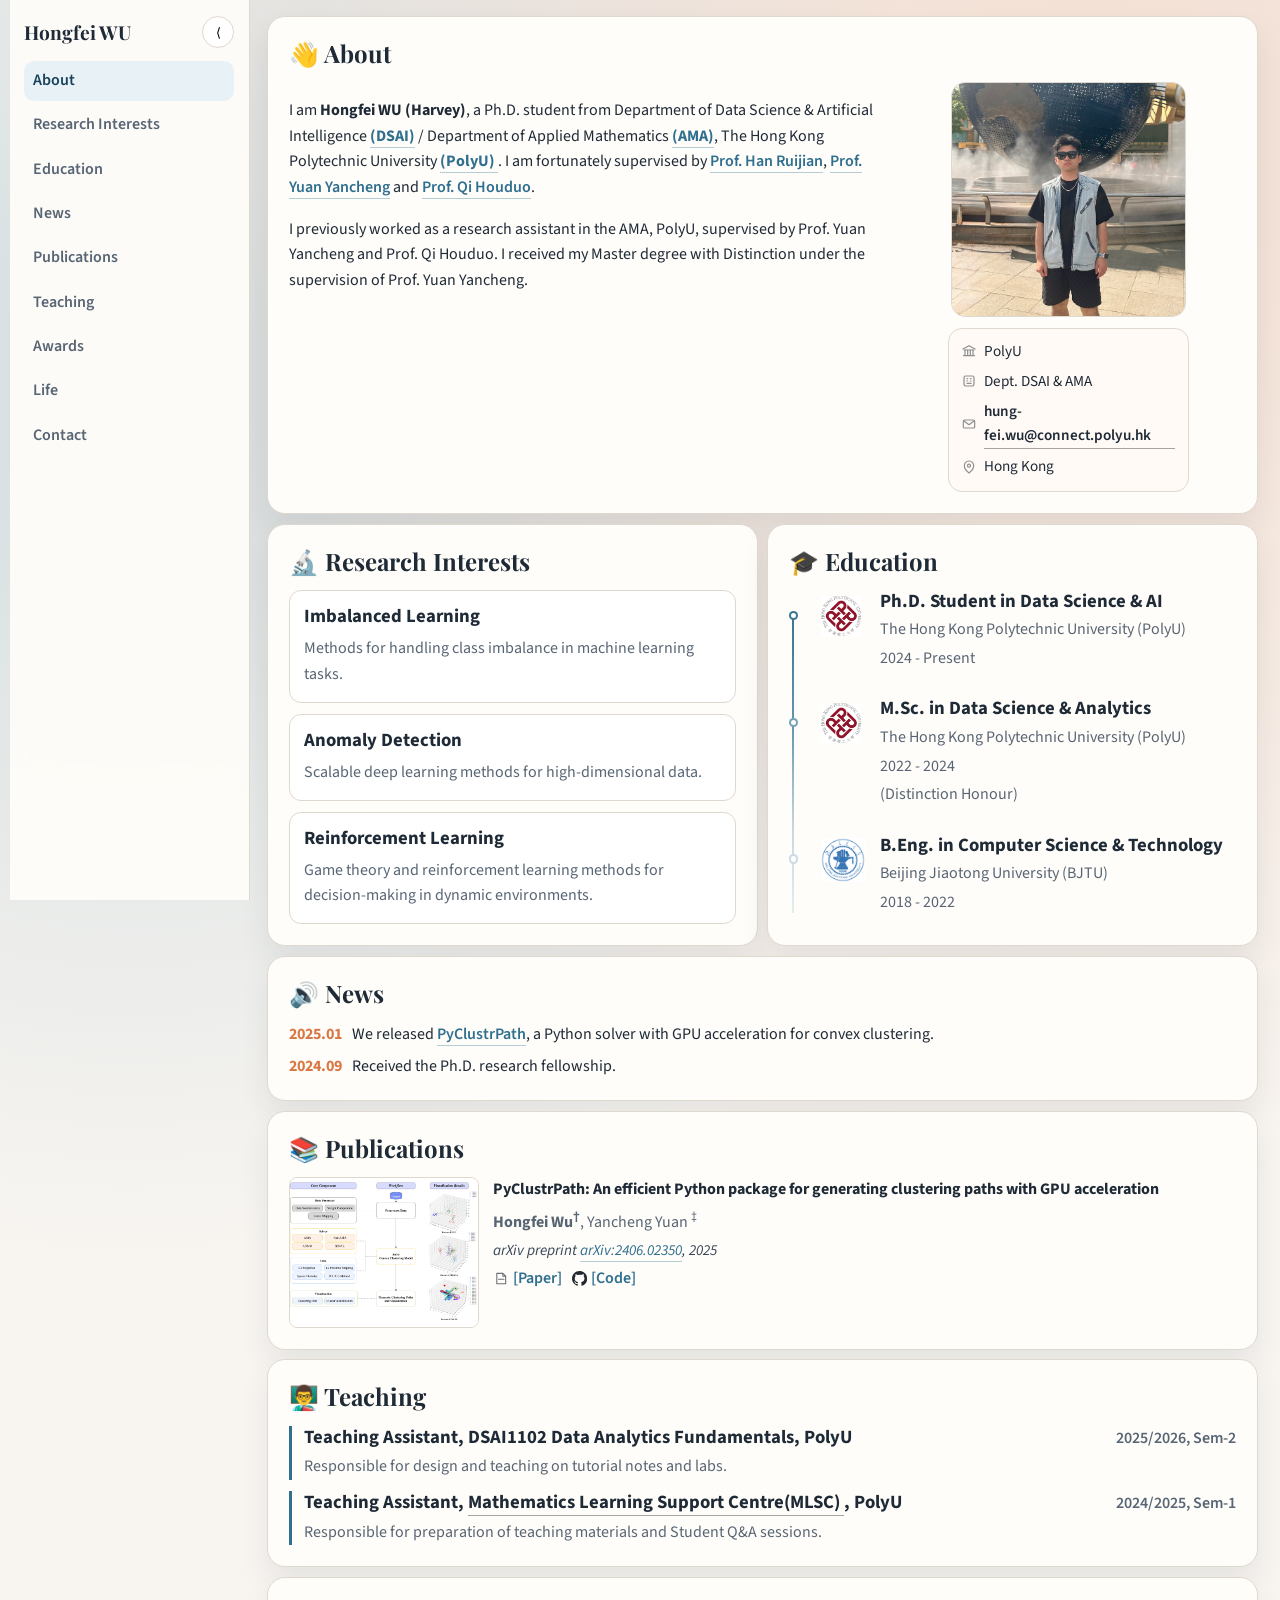
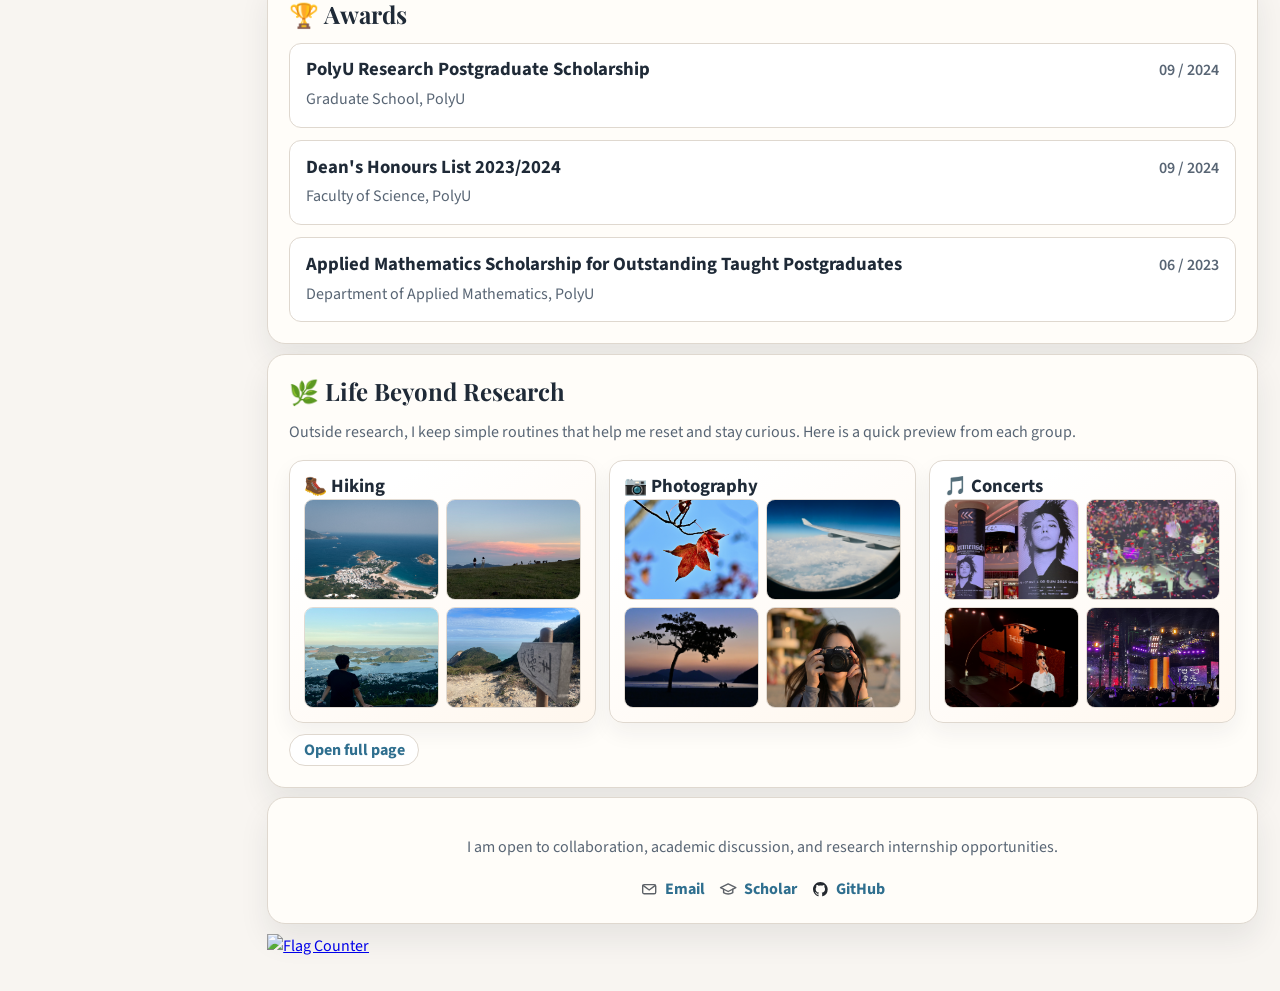
==== index.html @ 75fce7be "feat: update interaction logic and page content" ====
<!doctype html>
<html lang="en">
  <head>
    <meta charset="UTF-8" />
    <meta name="viewport" content="width=device-width, initial-scale=1.0" />
    <title>Hongfei WU (Harvey)</title>
    <meta
      name="description"
      content="Personal academic website of WU Hongfei (Harvey)."
    />
    <link rel="preconnect" href="https://fonts.googleapis.com" />
    <link rel="preconnect" href="https://fonts.gstatic.com" crossorigin />
    <link
      href="https://fonts.googleapis.com/css2?family=Playfair+Display:wght@500;700&family=Source+Sans+3:wght@400;500;600;700&display=swap"
      rel="stylesheet"
    />
    <link rel="prefetch" href="./life.html" as="document" />
    <link rel="stylesheet" href="./styles.css" />
  </head>
  <body>
    <aside class="sidebar">
      <div class="sidebar-head">
        <a class="brand" href="./index.html">Hongfei WU</a>
        <button class="sidebar-toggle" aria-label="Hide or show sidebar">⟨</button>
      </div>
      <ul class="side-links">
        <li><a class="side-link" href="#about">About</a></li>
        <li><a class="side-link" href="#research">Research Interests</a></li>
        <li><a class="side-link" href="#education">Education</a></li>
        <li><a class="side-link" href="#news">News</a></li>
        <li><a class="side-link" href="#publications">Publications</a></li>
        <li><a class="side-link" href="#teaching">Teaching</a></li>
        <li><a class="side-link" href="#awards">Awards</a></li>
        <li><a class="side-link" href="#life">Life</a></li>
        <li><a class="side-link" href="#contact">Contact</a></li>
      </ul>
      <!-- <a class="sidebar-life-link" href="./life.html">Open Life Details ↗</a> -->
    </aside>
    
    <button class="sidebar-fab" aria-label="Toggle sidebar">☰</button>

    <main class="page-content">
      <section id="about" class="section reveal">
        <h2>👋 About</h2>
        <div class="about-layout">
          <div>
            <p>
              I am <strong>Hongfei WU (Harvey)</strong>, a Ph.D. student from
              <!-- <strong>The Hong Kong Polytechnic University (PolyU)</strong>. My research
              combines statistical learning and practical ML engineering,
              especially model generalization, distribution shift, and reliable
              deployment. -->
              Department of Data Science & Artificial Intelligence
              <a class="prof-link" href="https://www.polyu.edu.hk/dsai/" target="_blank" rel="noopener noreferrer">
                 <strong>(DSAI)</strong></a>
              / Department of Applied Mathematics 
              <a class="prof-link" href="https://www.polyu.edu.hk/ama/" target="_blank" rel="noopener noreferrer">
                <strong>(AMA)</strong></a>,
                The Hong Kong Polytechnic University
              <a class="prof-link" href="https://www.polyu.edu.hk/" target="_blank" rel="noopener noreferrer">
               <strong>(PolyU) </strong> </a>. 
              I am fortunately supervised by 
              <a class="prof-link" href="https://www.polyu.edu.hk/ama/profile/rjhan/index.html" target="_blank" rel="noopener noreferrer">Prof. Han Ruijian</a>, 
              <a class="prof-link" href="https://paulyuanmath.github.io" target="_blank" rel="noopener noreferrer">Prof. Yuan Yancheng</a> 
              and <a class="prof-link" href="https://www.polyu.edu.hk/ama/profile/hdqi/hdqi.html" target="_blank" rel="noopener noreferrer">Prof. Qi Houduo</a>.
            </p>
            <p>
              I previously worked as a research assistant in the AMA, PolyU, supervised by Prof. Yuan Yancheng and Prof. Qi Houduo. 
              I received my Master degree with Distinction under the supervision of Prof. Yuan Yancheng.
            </p>
            <!-- <p>
              I enjoy turning complex questions into testable hypotheses, then
              validating them through rigorous experiments and clear analysis.
            </p> -->

            <!-- <div class="hero-actions">
              <a class="btn primary" href="#publications">View Publications</a>
              <a class="btn ghost" href="./life.html">Life Beyond Research</a>
            </div> -->
          </div>
          <div class="about-aside">
            <figure class="profile-card compact photo-card">
              <img src="./assets/harvey.jpeg" alt="Portrait of Hongfei WU" />
            </figure>
            <div class="profile-meta-card">
              <ul class="profile-facts">
                <!-- <li>🏫 The Hong Kong Polytechnic University (PolyU)</li> -->
                <li>
                  <span class="meta-icon" aria-hidden="true">
                    <svg viewBox="0 0 24 24" fill="none">
                      <path d="M3 9l9-5 9 5"></path>
                      <path d="M4.5 10.5h15"></path>
                      <path d="M6 10.5V18"></path>
                      <path d="M10 10.5V18"></path>
                      <path d="M14 10.5V18"></path>
                      <path d="M18 10.5V18"></path>
                      <path d="M3.8 18.8h16.4"></path>
                    </svg>
                  </span>
                  PolyU
                </li>
                <li>
                  <span class="meta-icon" aria-hidden="true">
                    <svg viewBox="0 0 24 24" fill="none">
                      <rect x="4.5" y="4.5" width="15" height="15" rx="2.5"></rect>
                      <path d="M9 8.5h1"></path>
                      <path d="M14 8.5h1"></path>
                      <path d="M9 12h1"></path>
                      <path d="M14 12h1"></path>
                      <path d="M9 15.5h6"></path>
                    </svg>
                  </span>
                  Dept. DSAI & AMA
                </li>
                <li>
                  <span class="meta-icon" aria-hidden="true">
                    <svg viewBox="0 0 24 24" fill="none">
                      <rect x="3.5" y="6" width="17" height="12" rx="2"></rect>
                      <path d="M4 7l8 6 8-6"></path>
                    </svg>
                  </span>
                  <a class="prof-link1" href="mailto:hung-fei.wu@connect.polyu.hk">hung-fei.wu@connect.polyu.hk</a>
                </li>
                <li>
                  <span class="meta-icon" aria-hidden="true">
                    <svg viewBox="0 0 24 24" fill="none">
                      <path d="M12 21s7-5.6 7-11a7 7 0 10-14 0c0 5.4 7 11 7 11z"></path>
                      <circle cx="12" cy="10" r="2.3"></circle>
                    </svg>
                  </span>
                  Hong Kong
                </li>
              </ul>
            </div>
          </div>
        </div>
      </section>

      <div class="section-row">
        <section id="research" class="section reveal">
          <h2>🔬 Research Interests</h2>
          <div class="cards">
            
            <article class="card">
              <h3>Imbalanced Learning</h3>
              <p>Methods for handling class imbalance in machine learning tasks.</p>
            </article>
            <article class="card">
              <h3>Anomaly Detection</h3>
              <p>Scalable deep learning methods for high-dimensional data.</p>
            </article>
            <article class="card">
              <h3>Reinforcement Learning</h3>
              <p>Game theory and reinforcement learning methods for decision-making in dynamic environments.</p>
            </article>
            <!-- <article class="card">
              <h3>Trustworthy ML</h3>
              <p>Robustness evaluation, out-of-distribution generalization, and failure analysis.</p>
            </article> -->
          </div>
        </section>

        <section id="education" class="section reveal">
          <h2>🎓 Education</h2>
          <div class="timeline edu-timeline">
            <div class="timeline-item">
              <div class="edu-entry">
                <img
                  class="edu-logo"
                  src="./assets/logo/logo_polyu.png"
                  alt="PolyU logo"
                />
                <div class="edu-copy">
                  <h3>Ph.D. Student in Data Science & AI</h3>
                  <p>The Hong Kong Polytechnic University (PolyU)</p>
                  <p>2024 - Present</p>
                </div>
              </div>
            </div>
            <div class="timeline-item">
              <div class="edu-entry">
                <img
                  class="edu-logo"
                  src="./assets/logo/logo_polyu.png"
                  alt="PolyU logo"
                />
                <div class="edu-copy">
                  <h3>M.Sc. in Data Science & Analytics</h3>
                  <p>The Hong Kong Polytechnic University (PolyU)</p>
                  <p>2022 - 2024</p>
                  <p>(Distinction Honour)</p>
                </div>
              </div>
            </div>
            <div class="timeline-item">
              <div class="edu-entry">
                <img
                  class="edu-logo2"
                  src="./assets/logo/logo_bjtu.png"
                  alt="BJTU logo"
                />
                <div class="edu-copy">
                  <h3>B.Eng. in Computer Science & Technology</h3>
                  <p>Beijing Jiaotong University (BJTU)</p>
                  <p>2018 - 2022</p>
                </div>
              </div>
            </div>
          </div>
        </section>
      </div>

      <section id="news" class="section reveal">
        <h2>🔊 News</h2>
        <ul class="news-list">
          <!-- <li><time datetime="2026-02">2026.02</time> One paper accepted to ICML 2026.</li>
          <li><time datetime="2025-11">2025.11</time> Gave a lab seminar on reliability evaluation.</li> -->
          <li><time datetime="2025-01">2025.01</time> We released <a class="prof-link" href="#pub-pyclustrpath">PyClustrPath</a>, a Python solver with GPU acceleration for convex clustering.</li>
          <li><time datetime="2024-09">2024.09</time> Received the Ph.D. research fellowship.</li>
        </ul>
      </section>

      <section id="publications" class="section reveal">
        <h2>📚 Publications</h2>
        <!-- <p class="publication-entry-link">
          <a class="life-link" href="./publication.html">Open Publications Page ↗</a>
        </p> -->
        <ol class="publication-list">
          <!-- <li>
            <p class="pub-title">Adaptive Uncertainty Calibration under Dataset Shift</p>
            <p class="pub-meta">
              <strong>Your Name</strong>, Collaborator A, Collaborator B · NeurIPS 2025
            </p>
          </li>
          <li>
            <p class="pub-title">Causal Priors for Robust Representation Learning</p>
            <p class="pub-meta">
              <strong>Your Name</strong>, Collaborator C · ICML 2024
            </p>
          </li> -->
          <li>
            <article id="pub-pyclustrpath" class="publication-item">
              <a
                class="pub-thumb-link"
                target="_blank"
                rel="noopener noreferrer"
                aria-label="Open paper page"
              >
                <img
                  class="pub-thumb"
                  src="./assets/paper/ConvexClusterSolver.jpg"
                  alt="Paper preview image"
                />
              </a>
              <div class="pub-body">
                <p class="pub-title">PyClustrPath: An efficient Python package for generating clustering paths with GPU acceleration</p>
                <p class="pub-meta"><strong>Hongfei Wu<sup>†</sup></strong>, Yancheng Yuan <sup>‡</sup></p>
                <p class="pub-venue">
                  arXiv preprint
                  <a href="https://arxiv.org/abs/2406.02350" target="_blank" rel="noopener noreferrer">arXiv:2406.02350</a>,
                  2025
                </p>
                <p class="pub-links">
                  <a href="https://arxiv.org/abs/2406.02350" target="_blank" rel="noopener noreferrer">
                    <span class="pub-link-icon" aria-hidden="true">
                      <svg viewBox="0 0 24 24" fill="none">
                        <path d="M6 3.8h9.5L20 8.3v11.9H6z"></path>
                        <path d="M15.5 3.8v4.5H20"></path>
                        <path d="M8.8 13h8.4"></path>
                      </svg>
                    </span>
                    <span>[Paper]</span>
                  </a>
                  <a href="https://github.com/D3IntOpt/PyClustrPath" target="_blank" rel="noopener noreferrer">
                    <span class="pub-link-icon github-mark" aria-hidden="true">
                      <svg viewBox="0 0 16 16">
                        <path d="M8 0C3.58 0 0 3.58 0 8c0 3.54 2.29 6.53 5.47 7.59.4.07.55-.17.55-.38 0-.19-.01-.82-.01-1.49-2.01.37-2.53-.49-2.69-.94-.09-.23-.48-.94-.82-1.13-.28-.15-.68-.52-.01-.53.63-.01 1.08.58 1.23.82.72 1.21 1.87.87 2.33.66.07-.52.28-.87.5-1.07-1.78-.2-3.64-.89-3.64-3.95 0-.87.31-1.59.82-2.15-.08-.2-.36-1.02.08-2.12 0 0 .67-.21 2.2.82a7.65 7.65 0 0 1 2-.27c.68 0 1.36.09 2 .27 1.53-1.04 2.2-.82 2.2-.82.44 1.1.16 1.92.08 2.12.51.56.82 1.27.82 2.15 0 3.07-1.87 3.75-3.65 3.95.29.25.54.73.54 1.48 0 1.07-.01 1.93-.01 2.2 0 .21.15.46.55.38A8.013 8.013 0 0 0 16 8c0-4.42-3.58-8-8-8z"></path>
                      </svg>
                    </span>
                    <span>[Code]</span>
                  </a>
                </p>
              </div>
            </article>
          </li>
        </ol>
      </section>

      <section id="teaching" class="section reveal">
        <h2>👨‍🏫 Teaching</h2>
        <div class="timeline teaching-timeline">
          <div class="timeline-item">
            <div class="teaching-head">
              <h3>Teaching Assistant, DSAI1102 Data Analytics Fundamentals, PolyU</h3>
              <span class="teaching-time"> 2025/2026,  Sem-2</span>
            </div>
            <p>Responsible for design and teaching on tutorial notes and labs.</p>
          </div>
          <div class="timeline-item">
            <div class="teaching-head">
              <h3>Teaching Assistant, 
                <a class="prof-link1" href="https://www.polyu.edu.hk/ama/study/mathematics-learning-support-centre/" target="_blank" rel="noopener noreferrer">
                  <strong>Mathematics Learning Support Centre(MLSC)</strong>
                </a>, 
                PolyU</h3>
              <span class="teaching-time"> 2024/2025,  Sem-1</span>
            </div>
            <p> Responsible for preparation of teaching materials and Student Q&A sessions.</p>
          </div>

          <!-- <div class="timeline-item">
            <h3>Student Reviewer</h3>
            <p>NeurIPS / ICLR workshops · Reviewed submissions on interpretability and reliability.</p>
          </div>
          <div class="timeline-item">
            <h3>Open Source Contributor</h3>
            <p>Maintained reproducibility scripts and model evaluation tools.</p>
          </div> -->
        </div>
      </section>

      <section id="awards" class="section reveal">
        <h2>🏆 Awards</h2>
        <div class="awards-list">
          <article class="award-item">
            <div class="teaching-head">
              <h3>PolyU Research Postgraduate Scholarship</h3>
              <span class="teaching-time">09 / 2024</span>
            </div>
            <p>Graduate School, PolyU</p>
          </article>
          <article class="award-item">
            <div class="teaching-head">
              <h3>Dean's Honours List 2023/2024</h3>
              <span class="teaching-time">09 / 2024</span>
            </div>
            <p>Faculty of Science, PolyU</p>
          </article>
          <article class="award-item">
            <div class="teaching-head">
              <h3>Applied Mathematics Scholarship for Outstanding Taught Postgraduates</h3>
              <span class="teaching-time">06 / 2023</span>
            </div>
            <p>Department of Applied Mathematics, PolyU</p>
          </article>
        </div>
      </section>

      <section id="life" class="section reveal life-summary">
        <h2>🌿 Life Beyond Research</h2>

        <p class="life-summary-intro">
          Outside research, I keep simple routines that help me reset and stay curious.
          Here is a quick preview from each group.
        </p>

        <div class="life-preview-grid">
          <a class="life-preview-card" href="./life.html" data-life-target="hiking">
            <h3>🥾 Hiking</h3>
            <div class="life-preview-images">
              <img src="./assets/hiking/Hiking_1.JPG" alt="Hiking preview 1" />
              <img src="./assets/hiking/Hiking_2.JPG" alt="Hiking preview 2" />
              <img src="./assets/hiking/Hiking_4.JPG" alt="Hiking preview 4" />
              <img src="./assets/hiking/Hiking_7.JPG" alt="Hiking preview 7" />
            </div>
          </a>

          <a class="life-preview-card" href="./life.html" data-life-target="photo">
            <h3>📷 Photography</h3>
            <div class="life-preview-images">
              <img src="./assets/photography/HK_03.jpg" alt="Photography preview 1" />
              <img src="./assets/photography/Xian_01.jpg" alt="Photography preview 2" />
              <img src="./assets/photography/HK_02.jpg" alt="Photography preview 3" />
              <img src="./assets/photography/HK_04.jpg" alt="Photography preview 4" />
            </div>
          </a>

          <a class="life-preview-card" href="./life.html" data-life-target="concert">
            <h3>🎵 Concerts</h3>
            <div class="life-preview-images">
              <img src="./assets/concert/GD_MC_02.jpeg" alt="Concert preview 1" />
              <img src="./assets/concert/GD_MC_06.JPG" alt="Concert preview 2" />
              <img src="./assets/concert/TY03.JPG" alt="Concert preview 3" />
              <img src="./assets/concert/JJ03.jpeg" alt="Concert preview 4" />
            </div>
          </a>
        </div>

        <a class="life-panel life-panel-full" href="./life.html">
          <span class="life-link">Open full page</span>
        </a>
      </section>

      <footer id="contact" class="footer section reveal">
        <p>I am open to collaboration, academic discussion, and research internship opportunities.</p>
        <div class="contact-links">
          <a href="mailto:hung-fei.wu@connect.polyu.hk" aria-label="Email">
            <span class="contact-icon" aria-hidden="true">
              <svg viewBox="0 0 24 24" fill="none">
                <rect x="3.5" y="6" width="17" height="12" rx="2"></rect>
                <path d="M4 7l8 6 8-6"></path>
              </svg>
            </span>
            <span>Email</span>
          </a>
          <a href="https://scholar.google.com/citations?user=Wrtoa8AAAAAJ&hl=en" aria-label="Google Scholar" target="_blank" rel="noopener noreferrer">
            <span class="contact-icon" aria-hidden="true">
              <svg viewBox="0 0 24 24" fill="none">
                <path d="M22 10L12 5 2 10l10 5 10-5z"></path>
                <path d="M6 12v4.5c3.2 2.3 8.8 2.3 12 0V12"></path>
              </svg>
            </span>
            <span>Scholar</span>
          </a>
          <a href="https://github.com/harveywu68" aria-label="GitHub" target="_blank" rel="noopener noreferrer">
            <span class="contact-icon github-mark" aria-hidden="true">
              <svg viewBox="0 0 16 16">
                <path d="M8 0C3.58 0 0 3.58 0 8c0 3.54 2.29 6.53 5.47 7.59.4.07.55-.17.55-.38 0-.19-.01-.82-.01-1.49-2.01.37-2.53-.49-2.69-.94-.09-.23-.48-.94-.82-1.13-.28-.15-.68-.52-.01-.53.63-.01 1.08.58 1.23.82.72 1.21 1.87.87 2.33.66.07-.52.28-.87.5-1.07-1.78-.2-3.64-.89-3.64-3.95 0-.87.31-1.59.82-2.15-.08-.2-.36-1.02.08-2.12 0 0 .67-.21 2.2.82a7.65 7.65 0 0 1 2-.27c.68 0 1.36.09 2 .27 1.53-1.04 2.2-.82 2.2-.82.44 1.1.16 1.92.08 2.12.51.56.82 1.27.82 2.15 0 3.07-1.87 3.75-3.65 3.95.29.25.54.73.54 1.48 0 1.07-.01 1.93-.01 2.2 0 .21.15.46.55.38A8.013 8.013 0 0 0 16 8c0-4.42-3.58-8-8-8z"></path>
              </svg>
            </span>
            <span>GitHub</span>
          </a>
          <!-- <a href="#" aria-label="LinkedIn">🔗 LinkedIn</a> -->
        </div>
      </footer>
    <a href="https://info.flagcounter.com/AqzW"><img src="https://s05.flagcounter.com/map/AqzW/size_t/txt_000000/border_CCCCCC/pageviews_1/viewers_0/flags_0/" alt="Flag Counter" border="0"></a>

    </main>

    <script src="./script.js"></script>
    
  </body>
</html>
---- styles.css ----
:root {
  --bg: #f8f5f1;
  --surface: #fffdf9;
  --text: #1f2a37;
  --muted: #586574;
  --primary: #2f6f8f;
  --accent: #d97745;
  --line: #dfd8cf;
  --shadow: 0 16px 30px rgba(31, 42, 55, 0.08);
  --sidebar-w: 240px;
  --content-max: 1080px;
  --layout-max: calc(var(--sidebar-w) + var(--content-max) + 1.1rem);
  --concert-collapsed-height: 520px;
}

*,
*::before,
*::after {
  box-sizing: border-box;
}

html,
body {
  margin: 0;
  padding: 0;
}

html {
  scroll-behavior: smooth;
}

@media (prefers-reduced-motion: reduce) {
  html {
    scroll-behavior: auto;
  }
}

body {
  font-family: "Source Sans 3", sans-serif;
  color: var(--text);
  background:
    radial-gradient(circle at 85% 5%, rgba(217, 119, 69, 0.18), transparent 40%),
    radial-gradient(circle at 10% 15%, rgba(47, 111, 143, 0.18), transparent 35%),
    var(--bg);
  line-height: 1.6;
}

.sidebar {
  position: fixed;
  top: 0;
  left: max(0.6rem, calc((100vw - var(--layout-max)) / 2));
  width: var(--sidebar-w);
  height: 100vh;
  padding: 1rem 0.9rem;
  border-right: 1px solid var(--line);
  background: rgba(255, 253, 249, 0.92);
  backdrop-filter: blur(8px);
  display: grid;
  grid-template-rows: auto 1fr auto;
  z-index: 30;
  transition: transform 0.32s ease;
}

.sidebar-head {
  display: flex;
  align-items: center;
  justify-content: space-between;
  margin-bottom: 0.8rem;
}

.brand {
  font-family: "Playfair Display", serif;
  font-size: 1.2rem;
  font-weight: 700;
  color: var(--text);
  text-decoration: none;
  display: inline-block;
  transition: color 0.18s ease, transform 0.18s ease;
}

.brand:hover {
  color: #2f6f8f;
  transform: translateY(-1px);
}

.sidebar-toggle {
  border: 1px solid var(--line);
  background: #fff;
  border-radius: 999px;
  width: 2rem;
  height: 2rem;
  cursor: pointer;
}

.sidebar-fab {
  display: none;
  position: fixed;
  top: 0.8rem;
  left: 0.8rem;
  width: 2.1rem;
  height: 2.1rem;
  border-radius: 999px;
  border: 1px solid var(--line);
  background: #fff;
  z-index: 35;
  cursor: pointer;
}

.side-links {
  margin: 0;
  padding: 0;
  list-style: none;
  overflow-y: auto;
}

.side-links li + li {
  margin-top: 0.25rem;
}

.side-link {
  display: block;
  text-decoration: none;
  color: var(--muted);
  font-weight: 600;
  padding: 0.46rem 0.55rem;
  border-radius: 10px;
  transition: background 0.2s ease, color 0.2s ease;
}

.side-link:hover {
  background: #f3eee8;
  color: var(--text);
}

.side-link.active {
  background: #e8f1f6;
  color: #18425c;
}

.sidebar-life-link {
  margin-top: 0.8rem;
  display: inline-block;
  text-decoration: none;
  color: var(--primary);
  font-weight: 700;
  font-size: 0.95rem;
}

.page-content {
  width: min(var(--content-max), calc(100vw - var(--sidebar-w) - 2rem));
  margin-left: calc(
    max(0.6rem, calc((100vw - var(--layout-max)) / 2)) + var(--sidebar-w) + 1.1rem
  );
  margin-right: max(0.6rem, calc((100vw - var(--layout-max)) / 2));
  padding: 1rem 1.1rem 2rem 0;
  display: grid;
  gap: 0.6rem;
  transition: margin-left 0.32s ease;
}

body.sidebar-hidden .sidebar {
  transform: translateX(calc(-1 * var(--sidebar-w)));
}

body.sidebar-hidden .page-content {
  width: min(calc(var(--content-max) + var(--sidebar-w) + 1.1rem), calc(100vw - 2rem));
  margin-left: auto;
  margin-right: auto;
}

body.sidebar-hidden .sidebar-toggle {
  transform: rotate(180deg);
}

body.sidebar-hidden .sidebar-fab {
  display: inline-flex;
  align-items: center;
  justify-content: center;
}

.section {
  background: var(--surface);
  border: 1px solid var(--line);
  border-radius: 18px;
  padding: 1.3rem;
  box-shadow: var(--shadow);
  scroll-margin-top: 18px;
}

h1,
h2,
h3 {
  line-height: 1.25;
}

h2 {
  font-family: "Playfair Display", serif;
  margin: 0 0 0.9rem;
}

.about-layout {
  display: grid;
  grid-template-columns: 1.6fr 0.9fr;
  gap: 1rem;
  align-items: start;
}

.about-aside {
  display: grid;
  gap: 0.7rem;
}

.hero-actions {
  margin-top: 1.1rem;
  display: flex;
  flex-wrap: wrap;
  gap: 0.7rem;
}

.btn {
  display: inline-flex;
  align-items: center;
  justify-content: center;
  padding: 0.58rem 1.05rem;
  border-radius: 999px;
  text-decoration: none;
  font-weight: 700;
}

.btn.primary {
  background: var(--primary);
  color: #f7fbff;
}

.btn.ghost {
  border: 1px solid var(--line);
  color: var(--text);
}

.profile-card {
  margin: 0;
  border: 1px solid var(--line);
  border-radius: 14px;
  overflow: hidden;
  background: #fff;
}

.profile-card.compact img {
  width: 100%;
  aspect-ratio: 1 / 1;
  object-fit: cover;
  display: block;
}

.photo-card {
  width: 70%;
  justify-self: center;
}

.profile-meta-card {
  border: 1px solid var(--line);
  border-radius: 14px;
  padding: 0.65rem 0.8rem 0.8rem;
  background: #fffaf5;
  width: 72%;          /* 调整宽度，例：80% / 90% / 100% */
  justify-self: center; /* 居中；也可改 start/center/end */

}

.profile-facts {
  margin: 0;
  padding: 0;
  list-style: none;
  display: grid;
  gap: 0.35rem;
  font-size: 0.95rem;
}

.profile-facts li {
  display: flex;
  align-items: center;
  gap: 0.42rem;
}

.meta-icon {
  width: 1rem;
  height: 1rem;
  display: inline-flex;
  color: #8d8f92;
  flex: 0 0 auto;
  user-select: none;
  -webkit-user-select: none;
  pointer-events: none;
}

.meta-icon svg {
  width: 100%;
  height: 100%;
  stroke: currentColor;
  stroke-width: 1.8;
  stroke-linecap: round;
  stroke-linejoin: round;
}

.section-row {
  display: grid;
  grid-template-columns: 1fr 1fr;
  gap: 0.6rem;
}

.cards {
  display: grid;
  gap: 0.7rem;
}

.card {
  padding: 0.9rem;
  border-radius: 12px;
  border: 1px solid var(--line);
  background: #fff;
}

.card h3 {
  margin: 0 0 0.45rem;
}

.card p {
  margin: 0;
  color: var(--muted);
}

.timeline {
  display: grid;
  gap: 0.7rem;
}

.timeline-item {
  border-left: 3px solid var(--primary);
  padding-left: 0.75rem;
}

.timeline-item h3 {
  margin: 0;
}

.timeline-item p {
  margin: 0.2rem 0 0;
  color: var(--muted);
}

.edu-timeline {
  position: relative;
  gap: 1.6rem;
  padding-left: 1rem;
}

.edu-timeline::before {
  content: "";
  position: absolute;
  left: 0.2rem;
  top: 1.58rem;
  bottom: 0.15rem;
  width: 2px;
  background: linear-gradient(
    180deg,
    rgba(47, 111, 143, 0.95) 0%,
    rgba(47, 111, 143, 0.72) 38%,
    rgba(141, 176, 197, 0.48) 72%,
    rgba(141, 176, 197, 0.22) 100%
  );
}

.edu-timeline .timeline-item {
  position: relative;
  border-left: 0;
  padding-left: 1rem;
}

.edu-timeline .timeline-item::before {
  content: "";
  position: absolute;
  left: -1.02rem;
  top: 1.3rem;
  width: 0.58rem;
  height: 0.58rem;
  border-radius: 999px;
  border: 2px solid rgba(47, 111, 143, 0.95);
  background: #fff;
}

.edu-timeline .timeline-item:nth-child(2)::before {
  border-color: rgba(47, 111, 143, 0.65);
}

.edu-timeline .timeline-item:nth-child(3)::before {
  border-color: rgba(141, 176, 197, 0.45);
}

.edu-timeline .timeline-item h3 {
  margin-bottom: 0.25rem;
}

.edu-entry {
  display: grid;
  grid-template-columns: 48px minmax(0, 1fr);
  gap: 0.7rem;
  align-items: start;
}

.edu-logo {
  width: 40px;
  height: 40px;
  object-fit: contain;
  /* 位置向下移动 */
  margin-top: 0.35rem;
}

.edu-logo2 {
  width: 44px;
  height: 44px;
  object-fit: contain;
  margin-top: 0.25rem;
}

.edu-copy h3 {
  margin: 0;
}

.edu-copy p {
  margin: 0.2rem 0 0;
}

.edu-copy {
  min-width: 0;
}

.edu-copy h3,
.edu-copy p {
  overflow-wrap: anywhere;
  word-break: break-word;
}

.teaching-head {
  display: grid;
  grid-template-columns: 1fr auto;
  align-items: start;
  gap: 0.8rem;
}

.teaching-time {
  white-space: nowrap;
  color: var(--muted);
  font-weight: 600;
}

@media (max-width: 680px) {
  .teaching-head {
    grid-template-columns: 1fr;
    gap: 0.2rem;
  }

  .teaching-time {
    justify-self: start;
  }
}

.news-list {
  margin: 0;
  padding: 0;
  list-style: none;
  display: grid;
  gap: 0.4rem;
}

.news-list time {
  font-weight: 700;
  margin-right: 0.45rem;
  color: var(--accent);
}

.publication-list {
  margin: 0;
  padding: 0;
  list-style: none;
  display: grid;
  gap: 0.9rem;
}

.publication-item {
  display: grid;
  grid-template-columns: clamp(140px, 20vw, 190px) minmax(0, 1fr);
  gap: 0.9rem;
  align-items: start;
}

.pub-thumb-link {
  display: block;
  border-radius: 8px;
  overflow: hidden;
  border: 1px solid var(--line);
  transition: transform 0.22s ease, box-shadow 0.22s ease;
}

.pub-thumb-link:hover {
  transform: translateY(-3px) scale(1.03);
  box-shadow: 0 10px 20px rgba(31, 42, 55, 0.16);
}

.pub-thumb {
  width: 100%;
  /* aspect-ratio: 16 / 10; */
  object-fit: cover;
  border: 0;
  border-radius: 0;
  background: #fff;
  display: block;
}

.pub-body {
  min-width: 0;
  /* 向右移动 */
  padding-right: 0.25rem;
}

.pub-title {
  margin: 0;
  font-weight: 700;
}

.pub-meta {
  margin: 0.2rem 0 0;
  color: var(--muted);
}

.pub-venue {
  margin: 0.15rem 0 0;
  color: #364657;
  font-size: 0.95rem;
  /* # 字体倾斜 */
  font-style: italic;
}

.pub-venue a {
  color: var(--primary);
  text-decoration: none;
  border-bottom: 1px solid rgba(47, 111, 143, 0.35);
}

.pub-venue a:hover {
  color: #1f5874;
  border-bottom-color: #1f5874;
}

.pub-links {
  margin: 0.2rem 0 0;
  display: flex;
  gap: 0.6rem;
}

.pub-links a {
  display: inline-flex;
  align-items: center;
  gap: 0.28rem;
  color: var(--primary);
  text-decoration: none;
  font-weight: 600;
  transition: color 0.18s ease, text-decoration-color 0.18s ease;
}

.pub-link-icon {
  width: 0.95rem;
  height: 0.95rem;
  display: inline-flex;
  color: #6b7077;
  flex: 0 0 auto;
  user-select: none;
  -webkit-user-select: none;
  pointer-events: none;
}

.pub-link-icon svg {
  width: 100%;
  height: 100%;
  stroke: currentColor;
  stroke-width: 1.7;
  stroke-linecap: round;
  stroke-linejoin: round;
  fill: none;
}

.pub-link-icon.github-mark svg {
  stroke: none;
  fill: currentColor;
}

.pub-link-icon.github-mark {
  color: #24292f;
}

.pub-links a:hover {
  color: #3d89af;
  text-decoration: underline;
  text-decoration-thickness: 1.5px;
  text-underline-offset: 2px;
}

.publication-entry-link {
  margin: -0.25rem 0 0.85rem;
}

.publication-entry-link .life-link {
  margin-top: 0;
  text-decoration: none;
}

.publication-hero {
  background:
    radial-gradient(circle at top right, rgba(47, 111, 143, 0.12), transparent 40%),
    radial-gradient(circle at bottom left, rgba(217, 119, 69, 0.12), transparent 42%),
    var(--surface);
}

.publication-label {
  margin: 0;
  color: var(--accent);
  font-weight: 700;
  letter-spacing: 0.04em;
  text-transform: uppercase;
  font-size: 0.82rem;
}

.publication-hero-intro {
  margin: 0 0 0.95rem;
  max-width: 760px;
  color: var(--muted);
}

.publication-kpis {
  display: grid;
  grid-template-columns: repeat(3, minmax(0, 1fr));
  gap: 0.65rem;
}

.publication-kpi-card {
  margin: 0;
  border: 1px solid var(--line);
  border-radius: 12px;
  background: rgba(255, 255, 255, 0.9);
  padding: 0.85rem 0.95rem;
}

.publication-kpi-value {
  margin: 0;
  font-family: "Playfair Display", serif;
  font-size: 1.2rem;
  font-weight: 700;
}

.publication-kpi-label {
  margin: 0.1rem 0 0;
  color: var(--muted);
  font-size: 0.92rem;
}

.featured-publication {
  border: 1px solid var(--line);
  border-radius: 16px;
  padding: 0.9rem;
  background: #fff;
}

.pub-summary {
  margin: 0.4rem 0 0;
  color: #364657;
}

.publication-list-stacked {
  gap: 0.7rem;
}

.publication-record {
  display: grid;
  grid-template-columns: 74px minmax(0, 1fr);
  gap: 0.75rem;
  padding: 0.85rem 0.9rem;
  border: 1px solid var(--line);
  border-radius: 12px;
  background: #fff;
}

.publication-year {
  margin: 0;
  font-family: "Playfair Display", serif;
  font-weight: 700;
  color: var(--primary);
  font-size: 1.05rem;
}

.publication-software-cards .card p + .pub-links {
  margin-top: 0.4rem;
}

@media (max-width: 520px) {
  .publication-item {
    grid-template-columns: 1fr;
  }

  .pub-thumb-link {
    max-width: 280px;
  }
}

.awards-list {
  display: grid;
  gap: 0.75rem;
}

.award-item {
  border: 1px solid var(--line);
  border-radius: 12px;
  padding: 0.9rem 1rem;
  background: #fff;
}

.award-item h3 {
  margin: 0;
}

.award-item p {
  margin: 0.2rem 0 0;
  color: var(--muted);
}

.life-summary .life-panel {
  display: block;
  border: 1px solid var(--line);
  border-radius: 12px;
  padding: 1rem;
  text-decoration: none;
  background: linear-gradient(145deg, #ffffff 20%, #fff7ee 100%);
}

.life-summary .life-panel p {
  margin: 0;
  color: var(--muted);
}

.life-summary-intro {
  margin: 0 0 0.9rem;
  color: var(--muted);
}

.life-preview-grid {
  display: grid;
  grid-template-columns: repeat(3, minmax(0, 1fr));
  gap: 0.8rem;
}

.life-preview-card {
  border: 1px solid var(--line);
  border-radius: 14px;
  padding: 0.9rem;
  text-decoration: none;
  color: inherit;
  background: linear-gradient(145deg, #ffffff 20%, #fff7ee 100%);
  box-shadow: 0 10px 22px rgba(31, 42, 55, 0.06);
  transition: transform 0.2s ease, box-shadow 0.2s ease, border-color 0.2s ease;
}

.life-preview-card:hover {
  transform: translateY(-2px);
  box-shadow: 0 14px 26px rgba(31, 42, 55, 0.1);
  border-color: #cfc2b3;
}

.life-preview-card h3 {
  margin: 0;
}

.life-preview-card p {
  margin: 0.35rem 0 0.75rem;
  color: var(--muted);
}

.life-preview-images {
  display: grid;
  grid-template-columns: repeat(2, minmax(0, 1fr));
  gap: 0.45rem;
  margin-bottom: 0;
}

.life-preview-images img {
  width: 100%;
  aspect-ratio: 4 / 3;
  object-fit: cover;
  border-radius: 9px;
  border: 1px solid rgba(223, 216, 207, 0.9);
}

.life-panel-full {
  width: 100%;
  margin-top: 0.65rem;
  display: flex;
  justify-content: flex-end;
}

.life-summary .life-panel-full {
  border: 0;
  padding: 0;
  background: transparent;
  box-shadow: none;
}

.life-summary .life-panel-full .life-link {
  margin-top: 0;
  padding: 0.45rem 0.85rem;
  border: 1px solid var(--line);
  border-radius: 999px;
  background: #fff;
  color: var(--primary);
  line-height: 1;
  transition: background 0.2s ease, border-color 0.2s ease;
}

.life-summary .life-panel-full:hover .life-link {
  background: #f7fbff;
  border-color: #bfd4e0;
}

.life-grid {
  display: grid;
  grid-template-columns: repeat(3, minmax(0, 1fr));
  gap: 0.8rem;
}

.life-grid article {
  border: 1px solid var(--line);
  border-radius: 12px;
  padding: 0.9rem;
  background: linear-gradient(145deg, #ffffff 20%, #fff7ee 100%);
}

.life-grid h3 {
  margin: 0 0 0.45rem;
}

.life-grid p {
  margin: 0;
  color: var(--muted);
}

.life-section-intro {
  margin: 0 0 1rem;
  max-width: 760px;
  color: var(--muted);
  font-size: 1.02rem;
}

.life-groups {
  display: grid;
  gap: 1rem;
}

.life-group {
  border: 1px solid rgba(223, 216, 207, 0.9);
  border-radius: 16px;
  padding: 1rem;
  background: linear-gradient(180deg, rgba(255, 255, 255, 0.88) 0%, rgba(255, 248, 241, 0.92) 100%);
}

.life-group-head {
  margin-bottom: 0.9rem;
}

.life-group-head h3 {
  margin: 0;
  font-size: 1.08rem;
}

.life-group-head p {
  margin: 0.3rem 0 0;
  color: var(--muted);
}

.life-group-meta {
  font-size: 0.95rem;
  letter-spacing: 0.01em;
}

.life-gallery {
  display: grid;
  grid-template-columns: repeat(3, minmax(0, 1fr));
  gap: 1rem;
}

.gallery-card {
  margin: 0;
  border: 1px solid var(--line);
  border-radius: 14px;
  overflow: hidden;
  background: linear-gradient(180deg, #ffffff 0%, #fff8f1 100%);
  box-shadow: 0 10px 22px rgba(31, 42, 55, 0.07);
}

.gallery-open {
  display: block;
  width: 100%;
  padding: 0;
  border: 0;
  background: transparent;
  cursor: zoom-in;
  overflow: hidden;
}

.gallery-open img {
  display: block;
  width: 100%;
  aspect-ratio: 4 / 3;
  object-fit: cover;
  transition: transform 0.28s ease, filter 0.28s ease;
}

.gallery-open:hover img {
  transform: scale(1.04);
  filter: saturate(1.04);
}

.gallery-card figcaption {
  padding: 0.78rem 0.9rem 0.9rem;
  color: var(--muted);
  font-size: 0.95rem;
}

.concert-group {
  padding: 1.05rem;
}

.photo-group {
  --concert-collapsed-height: 620px;
}

.concert-group .life-group-head {
  display: flex;
  align-items: baseline;
  justify-content: space-between;
  gap: 1rem;
  flex-wrap: wrap;
  margin-bottom: 1rem;
}

.concert-group .life-group-meta {
  margin: 0;
  white-space: nowrap;
}

.concert-gallery {
  --concert-columns: 3;
  display: block;
  width: min(100%, 900px);
  margin-inline: auto;
  overflow-anchor: none;
  position: relative;
}

.concert-gallery .gallery-card {
  width: 100%;
  margin: 0;
  position: relative;
  padding: 0.24rem;
  border: 1px solid rgba(204, 191, 176, 0.7);
  border-radius: 18px;
  background:
    linear-gradient(180deg, rgba(255, 255, 255, 0.98) 0%, rgba(250, 244, 236, 0.98) 100%);
  box-shadow:
    0 8px 18px rgba(31, 42, 55, 0.06),
    0 18px 36px rgba(31, 42, 55, 0.08);
}

.concert-gallery .gallery-card::before {
  content: "";
  position: absolute;
  inset: 0.18rem;
  border-radius: 15px;
  border: 1px solid rgba(255, 255, 255, 0.75);
  pointer-events: none;
}

.concert-gallery .gallery-open {
  width: 100%;
  margin: 0;
}

.concert-gallery .gallery-open img {
  display: block;
  width: 100%;
  max-width: 100%;
  height: auto;
  aspect-ratio: auto;
  object-fit: contain;
  border: 1px solid rgba(216, 206, 194, 0.75);
  border-radius: 13px;
  background:
    radial-gradient(circle at top, rgba(255, 255, 255, 0.9), rgba(248, 242, 235, 0.95));
}

.concert-gallery .gallery-card figcaption {
  display: none;
}

.concert-group .gallery-card {
  background:
    linear-gradient(180deg, rgba(255, 253, 249, 0.98) 0%, rgba(247, 239, 230, 0.95) 100%);
}

.concert-group.is-collapsible .concert-gallery {
  max-height: var(--concert-collapsed-height);
  overflow: hidden;
  transition: max-height 0.42s cubic-bezier(0.2, 0.72, 0.22, 1);
  will-change: max-height;
}

.concert-group.is-collapsible:not(.is-expanded) .concert-gallery::after {
  content: "";
  position: absolute;
  left: 0;
  right: 0;
  bottom: 0;
  height: 88px;
  pointer-events: none;
  background: linear-gradient(
    180deg,
    rgba(248, 244, 238, 0) 0%,
    rgba(248, 244, 238, 0.92) 72%,
    rgba(248, 244, 238, 1) 100%
  );
  opacity: 1;
  transition: opacity 0.3s ease;
}

.concert-group.is-collapsible.is-expanded .concert-gallery {
  max-height: var(--concert-expanded-height, 1200px);
}

.concert-group.is-collapsible.is-expanded .concert-gallery::after {
  opacity: 0;
}

.concert-toggle {
  margin-top: 0.65rem;
  border: 1px solid rgba(47, 111, 143, 0.35);
  background: #fff;
  color: var(--primary);
  border-radius: 999px;
  padding: 0.36rem 0.9rem;
  font-weight: 700;
  font-size: 0.92rem;
  cursor: pointer;
  transition: color 0.2s ease, border-color 0.2s ease, background 0.2s ease;
}

.concert-toggle:hover {
  color: #1f5874;
  border-color: #1f5874;
  background: #fffdfa;
}

.lightbox {
  position: fixed;
  inset: 0;
  display: none;
  align-items: center;
  justify-content: center;
  padding: 1.2rem;
  background: rgba(18, 24, 32, 0.76);
  backdrop-filter: blur(6px);
  z-index: 90;
}

.lightbox.is-open {
  display: flex;
}

.lightbox-figure {
  margin: 0;
  max-width: min(980px, 92vw);
  max-height: 90vh;
}

.lightbox-image {
  display: block;
  max-width: 100%;
  max-height: calc(90vh - 3rem);
  border-radius: 14px;
  box-shadow: 0 18px 36px rgba(0, 0, 0, 0.28);
}

.lightbox-caption {
  margin-top: 0.7rem;
  text-align: center;
  color: #f5efe8;
}

.lightbox-close {
  position: absolute;
  top: 1rem;
  right: 1rem;
  width: 2.4rem;
  height: 2.4rem;
  border: 0;
  border-radius: 999px;
  background: rgba(255, 255, 255, 0.16);
  color: #fff;
  font-size: 1.6rem;
  cursor: pointer;
}

.life-link {
  margin-top: 0.7rem;
  display: inline-block;
  font-weight: 700;
  color: var(--primary);
}

.footer {
  text-align: center;
  color: var(--muted);
}

.contact-links {
  margin-top: 0.55rem;
  display: flex;
  justify-content: center;
  gap: 0.9rem;
  flex-wrap: wrap;
}

.contact-links a {
  display: inline-flex;
  align-items: center;
  gap: 0.4rem;
  color: var(--primary);
  text-decoration: none;
  font-weight: 700;
}

.contact-icon {
  width: 1.15rem;
  height: 1.15rem;
  display: inline-flex;
  color: #5d6268;
  flex: 0 0 auto;
  user-select: none;
  -webkit-user-select: none;
  pointer-events: none;
}

.contact-icon svg {
  width: 100%;
  height: 100%;
  stroke: currentColor;
  stroke-width: 1.8;
  stroke-linecap: round;
  stroke-linejoin: round;
}

.contact-icon.github-mark svg {
  stroke: none;
  fill: currentColor;
  width: 80%;
  height: 80%;
  margin: auto;
  display: block;
}

.contact-icon.github-mark {
  color: #24292f;
}

/* .visitor-counter a {
  display: inline-block;
}

.visitor-counter img {
  width: 100%;
  border: 1px solid var(--line);
  border-radius: 10px;
  background: #fff;
  display: block;
} */

.prof-link {
  color: var(--primary);
  text-decoration: none;
  font-weight: 600;
  border-bottom: 1px solid rgba(47, 111, 143, 0.35);
}
.prof-link1 {
  color: var(--text);
  text-decoration: none;
  font-weight: 600;
  border-bottom: 1.2px solid rgba(0, 0, 0, 0.35);
}

.prof-link:hover {
  color: #1f5874;
  border-bottom-color: #1f5874;
}

.reveal {
  opacity: 0;
  transform: translateY(12px);
  transition: opacity 0.55s ease, transform 0.55s ease;
}

.reveal.visible {
  opacity: 1;
  transform: translateY(0);
}

@media (max-width: 1040px) {
  .about-layout,
  .section-row,
  .life-preview-grid,
  .life-grid,
  .life-gallery,
  .publication-kpis {
    grid-template-columns: 1fr;
  }

  .edu-entry {
    grid-template-columns: 42px 1fr;
  }

  .edu-logo {
    width: 42px;
    height: 42px;
  }
}

@media (max-width: 860px) {
  .sidebar-fab {
    display: inline-flex;
    align-items: center;
    justify-content: center;
  }

  .sidebar {
    transform: translateX(calc(-1 * var(--sidebar-w)));
  }

  .page-content {
    width: calc(100vw - 2rem);
    margin-left: 1rem;
    padding-right: 1rem;
  }

  body.sidebar-visible-mobile .sidebar {
    transform: translateX(0);
  }

  body.sidebar-visible-mobile .sidebar-toggle {
    transform: rotate(180deg);
  }
}

@media (max-width: 640px) {
  .publication-record {
    grid-template-columns: 1fr;
  }

  .concert-group .life-group-head {
    align-items: flex-start;
  }

  .life-preview-images {
    grid-template-columns: repeat(2, minmax(0, 1fr));
  }
}
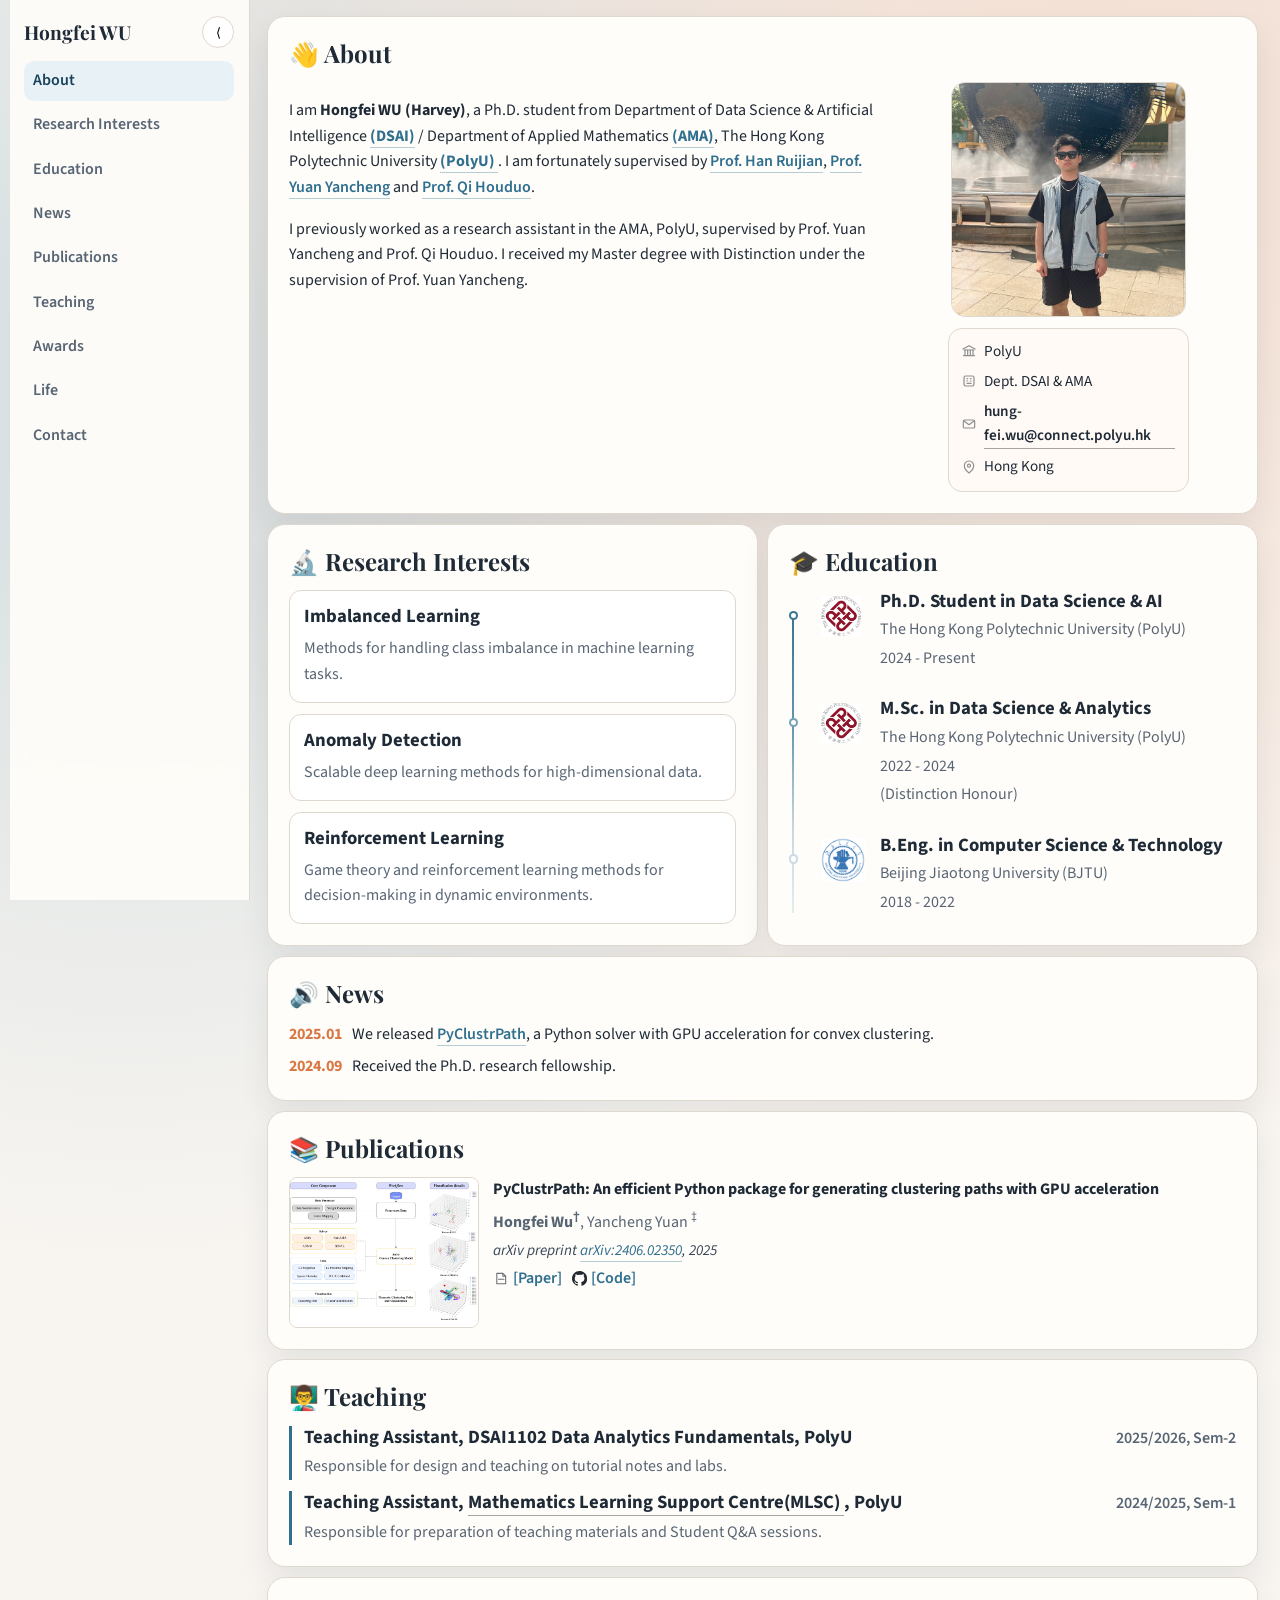
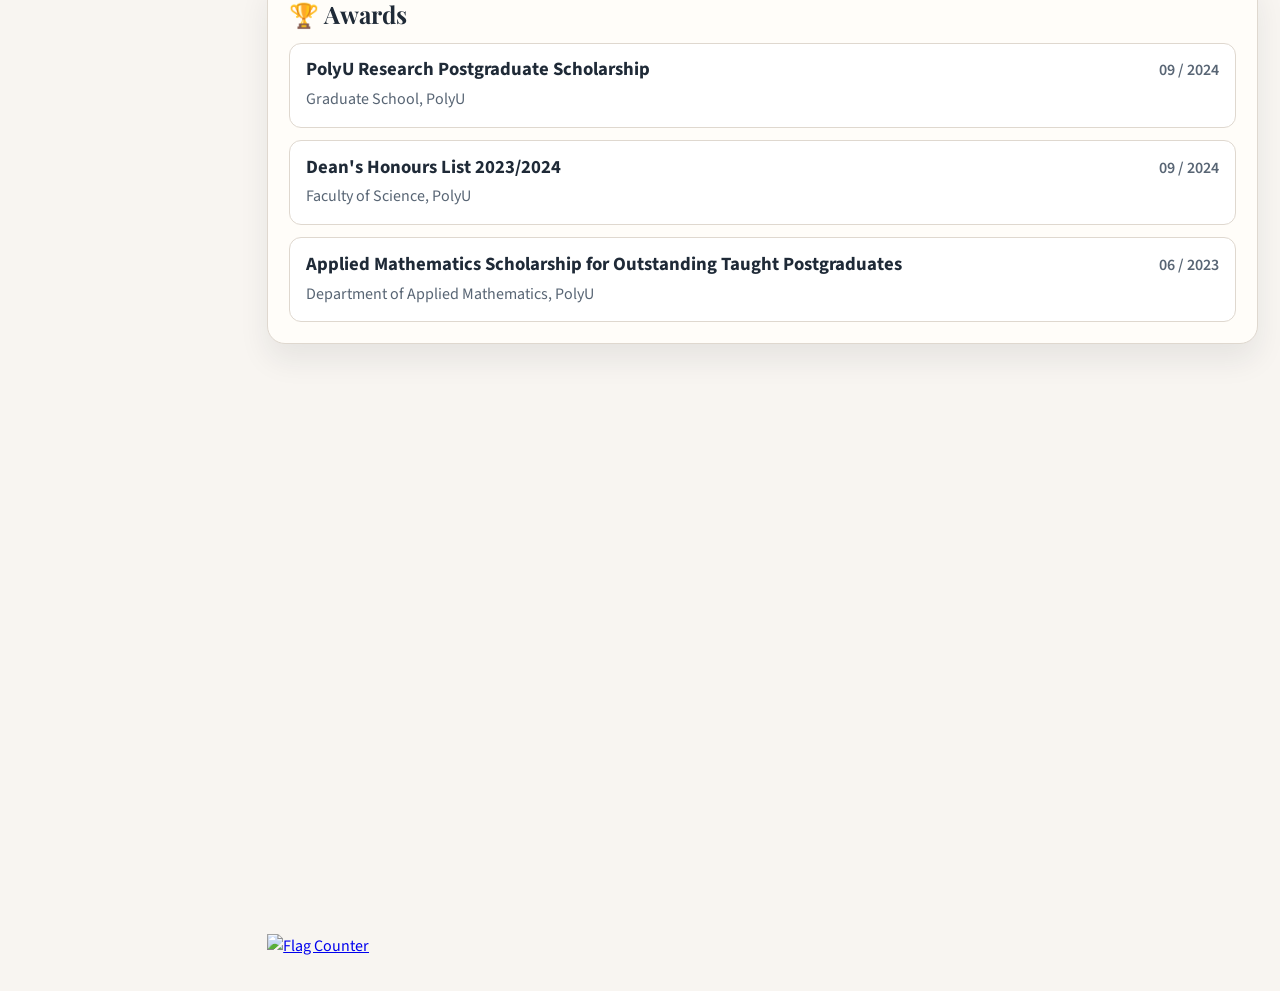
==== commit 978f4245: "feat: update concert assets and refine page behavior" ====
--- a/index.html
+++ b/index.html
@@ -378,10 +378,10 @@
           <a class="life-preview-card" href="./life.html" data-life-target="concert">
             <h3>🎵 Concerts</h3>
             <div class="life-preview-images">
-              <img src="./assets/concert/GD_MC_02.jpeg" alt="Concert preview 1" />
-              <img src="./assets/concert/GD_MC_06.JPG" alt="Concert preview 2" />
-              <img src="./assets/concert/TY03.JPG" alt="Concert preview 3" />
-              <img src="./assets/concert/JJ03.jpeg" alt="Concert preview 4" />
+              <img src="./assets/concert/GD_MC/GD_MC_02.jpeg" alt="Concert preview 1" />
+              <img src="./assets/concert/GD_MC/GD_MC_06.jpeg" alt="Concert preview 2" />
+              <img src="./assets/concert/TY/TY_03.jpeg" alt="Concert preview 3" />
+              <img src="./assets/concert/JJ/JJ03.jpeg" alt="Concert preview 4" />
             </div>
           </a>
         </div>
--- a/styles.css
+++ b/styles.css
@@ -166,10 +166,6 @@
   width: min(calc(var(--content-max) + var(--sidebar-w) + 1.1rem), calc(100vw - 2rem));
   margin-left: auto;
   margin-right: auto;
-}
-
-body.sidebar-hidden .sidebar-toggle {
-  transform: rotate(180deg);
 }
 
 body.sidebar-hidden .sidebar-fab {
@@ -917,7 +913,7 @@
   width: 100%;
   aspect-ratio: 4 / 3;
   object-fit: cover;
-  transition: transform 0.28s ease, filter 0.28s ease;
+  transition: transform 0.28s ease, filter 0.28s ease, opacity 0.3s ease;
 }
 
 .gallery-open:hover img {
@@ -950,7 +946,102 @@
 
 .concert-group .life-group-meta {
   margin: 0;
-  white-space: nowrap;
+  display: flex;
+  align-items: center;
+  flex-wrap: wrap;
+  column-gap: 0.18rem;
+  row-gap: 0.1rem;
+  white-space: normal;
+}
+
+.concert-group .life-group-meta .meta-sep {
+  margin-inline: 0;
+}
+
+.concert-group .life-group-meta .meta-sep-dot {
+  margin-inline: 0.48rem;
+}
+
+.concert-group .life-group-meta .meta-sep-comma {
+  margin-inline: 0.06rem 0.1rem;
+}
+
+.concert-series-tag {
+  display: inline-flex;
+  align-items: center;
+  justify-content: center;
+  min-width: 1.5rem;
+  padding: 0.1rem 0.36rem;
+  margin-left: 0.32rem;
+  border-radius: 999px;
+  border: 1px solid rgba(179, 118, 72, 0.5);
+  background: rgba(247, 231, 217, 0.72);
+  color: #8c4a28;
+  font-size: 0.74em;
+  font-weight: 700;
+  letter-spacing: 0.08em;
+  vertical-align: middle;
+}
+
+.concert-group .life-group-meta .meta-link {
+  color: #1e4f87;
+  text-decoration: underline;
+  text-decoration-thickness: 0.08em;
+  text-underline-offset: 0.16em;
+}
+
+.concert-group .life-group-meta .meta-link:hover {
+  color: #12355e;
+}
+
+.concert-group .life-group-meta .meta-time {
+  display: inline-flex;
+  align-items: center;
+  gap: 0.2rem;
+  color: var(--muted);
+}
+
+.concert-group .life-group-meta .meta-time-icon {
+  display: inline-flex;
+  width: 0.92em;
+  height: 0.92em;
+  line-height: 1;
+}
+
+.concert-group .life-group-meta .meta-time-icon svg {
+  width: 100%;
+  height: 100%;
+  stroke: currentColor;
+  stroke-width: 1.8;
+  stroke-linecap: round;
+  stroke-linejoin: round;
+  fill: none;
+}
+
+.concert-group .life-group-meta .meta-venue-link {
+  display: inline-flex;
+  align-items: center;
+  gap: 0.18rem;
+}
+
+.concert-group .life-group-meta .meta-location-link {
+  display: inline-flex;
+  align-items: center;
+}
+
+.concert-group .life-group-meta .meta-map-icon {
+  display: inline-flex;
+  width: 0.95em;
+  height: 0.95em;
+  line-height: 1;
+}
+
+.concert-group .life-group-meta .meta-map-icon svg {
+  width: 100%;
+  height: 100%;
+  stroke: currentColor;
+  stroke-width: 1.8;
+  fill: none;
 }
 
 .concert-gallery {
@@ -960,6 +1051,20 @@
   margin-inline: auto;
   overflow-anchor: none;
   position: relative;
+  opacity: 1;
+  transform: translateY(0);
+  transition: opacity 0.3s ease, transform 0.3s ease;
+}
+
+.concert-gallery.is-layout-pending {
+  opacity: 0;
+  transform: translateY(8px);
+  pointer-events: none;
+}
+
+.concert-gallery.is-layout-ready {
+  opacity: 1;
+  transform: translateY(0);
 }
 
 .concert-gallery .gallery-card {
@@ -1001,6 +1106,10 @@
   border-radius: 13px;
   background:
     radial-gradient(circle at top, rgba(255, 255, 255, 0.9), rgba(248, 242, 235, 0.95));
+}
+
+.concert-gallery .gallery-open img.is-pending {
+  opacity: 0.4;
 }
 
 .concert-gallery .gallery-card figcaption {
@@ -1084,6 +1193,9 @@
   margin: 0;
   max-width: min(980px, 92vw);
   max-height: 90vh;
+  display: flex;
+  flex-direction: column;
+  align-items: center;
 }
 
 .lightbox-image {
@@ -1096,6 +1208,7 @@
 
 .lightbox-caption {
   margin-top: 0.7rem;
+  width: 100%;
   text-align: center;
   color: #f5efe8;
 }
@@ -1104,14 +1217,79 @@
   position: absolute;
   top: 1rem;
   right: 1rem;
-  width: 2.4rem;
-  height: 2.4rem;
+  width: 2.7rem;
+  height: 2.7rem;
+  border: 1px solid rgba(255, 255, 255, 0.45);
+  border-radius: 999px;
+  background: rgba(18, 24, 32, 0.65);
+  color: #fff;
+  font-size: 1.75rem;
+  font-weight: 700;
+  line-height: 1;
+  cursor: pointer;
+  z-index: 145;
+}
+
+.lightbox-close:hover {
+  background: rgba(18, 24, 32, 0.85);
+}
+
+.lightbox-nav {
+  position: absolute;
+  top: 50%;
+  transform: translateY(-50%);
+  width: 2.6rem;
+  height: 2.6rem;
   border: 0;
   border-radius: 999px;
-  background: rgba(255, 255, 255, 0.16);
+  background: rgba(255, 255, 255, 0.2);
   color: #fff;
-  font-size: 1.6rem;
+  font-size: 2rem;
+  line-height: 1;
+  display: inline-flex;
+  align-items: center;
+  justify-content: center;
   cursor: pointer;
+  backdrop-filter: blur(4px);
+}
+
+.lightbox-nav.prev {
+  left: 0.9rem;
+}
+
+.lightbox-nav.next {
+  right: 0.9rem;
+}
+
+.lightbox-nav:hover {
+  background: rgba(255, 255, 255, 0.32);
+}
+
+.lightbox-end-hint {
+  position: fixed;
+  left: 50%;
+  top: 50%;
+  transform: translate(-50%, -50%);
+  display: inline-flex;
+  align-items: center;
+  justify-content: center;
+  width: max-content;
+  max-width: min(88vw, 560px);
+  padding: 0.42rem 0.82rem;
+  border-radius: 999px;
+  background: rgba(18, 24, 32, 0.8);
+  color: #fff;
+  font-size: 0.86rem;
+  line-height: 1.3;
+  opacity: 0;
+  pointer-events: none;
+  transition: opacity 0.2s ease;
+  z-index: 140;
+  text-align: center;
+}
+
+.lightbox-end-hint.is-visible {
+  opacity: 1;
 }
 
 .life-link {
@@ -1258,9 +1436,10 @@
     transform: translateX(0);
   }
 
-  body.sidebar-visible-mobile .sidebar-toggle {
-    transform: rotate(180deg);
-  }
+  body.sidebar-visible-mobile .sidebar-fab {
+    display: none;
+  }
+
 }
 
 @media (max-width: 640px) {
@@ -1268,8 +1447,42 @@
     grid-template-columns: 1fr;
   }
 
+  .life-group {
+    padding: 0.72rem;
+  }
+
+  .concert-group {
+    padding: 0.68rem;
+  }
+
   .concert-group .life-group-head {
     align-items: flex-start;
+    margin-bottom: 0.56rem;
+    gap: 0.38rem;
+  }
+
+  .concert-gallery {
+    width: 100%;
+  }
+
+  .concert-gallery .gallery-card {
+    padding: 0.08rem;
+    border-width: 0.5px;
+    border-radius: 11px;
+    box-shadow:
+      0 4px 10px rgba(31, 42, 55, 0.05),
+      0 8px 16px rgba(31, 42, 55, 0.06);
+  }
+
+  .concert-gallery .gallery-card::before {
+    inset: 0.08rem;
+    border-width: 0.5px;
+    border-radius: 9px;
+  }
+
+  .concert-gallery .gallery-open img {
+    border-width: 0.5px;
+    border-radius: 8px;
   }
 
   .life-preview-images {
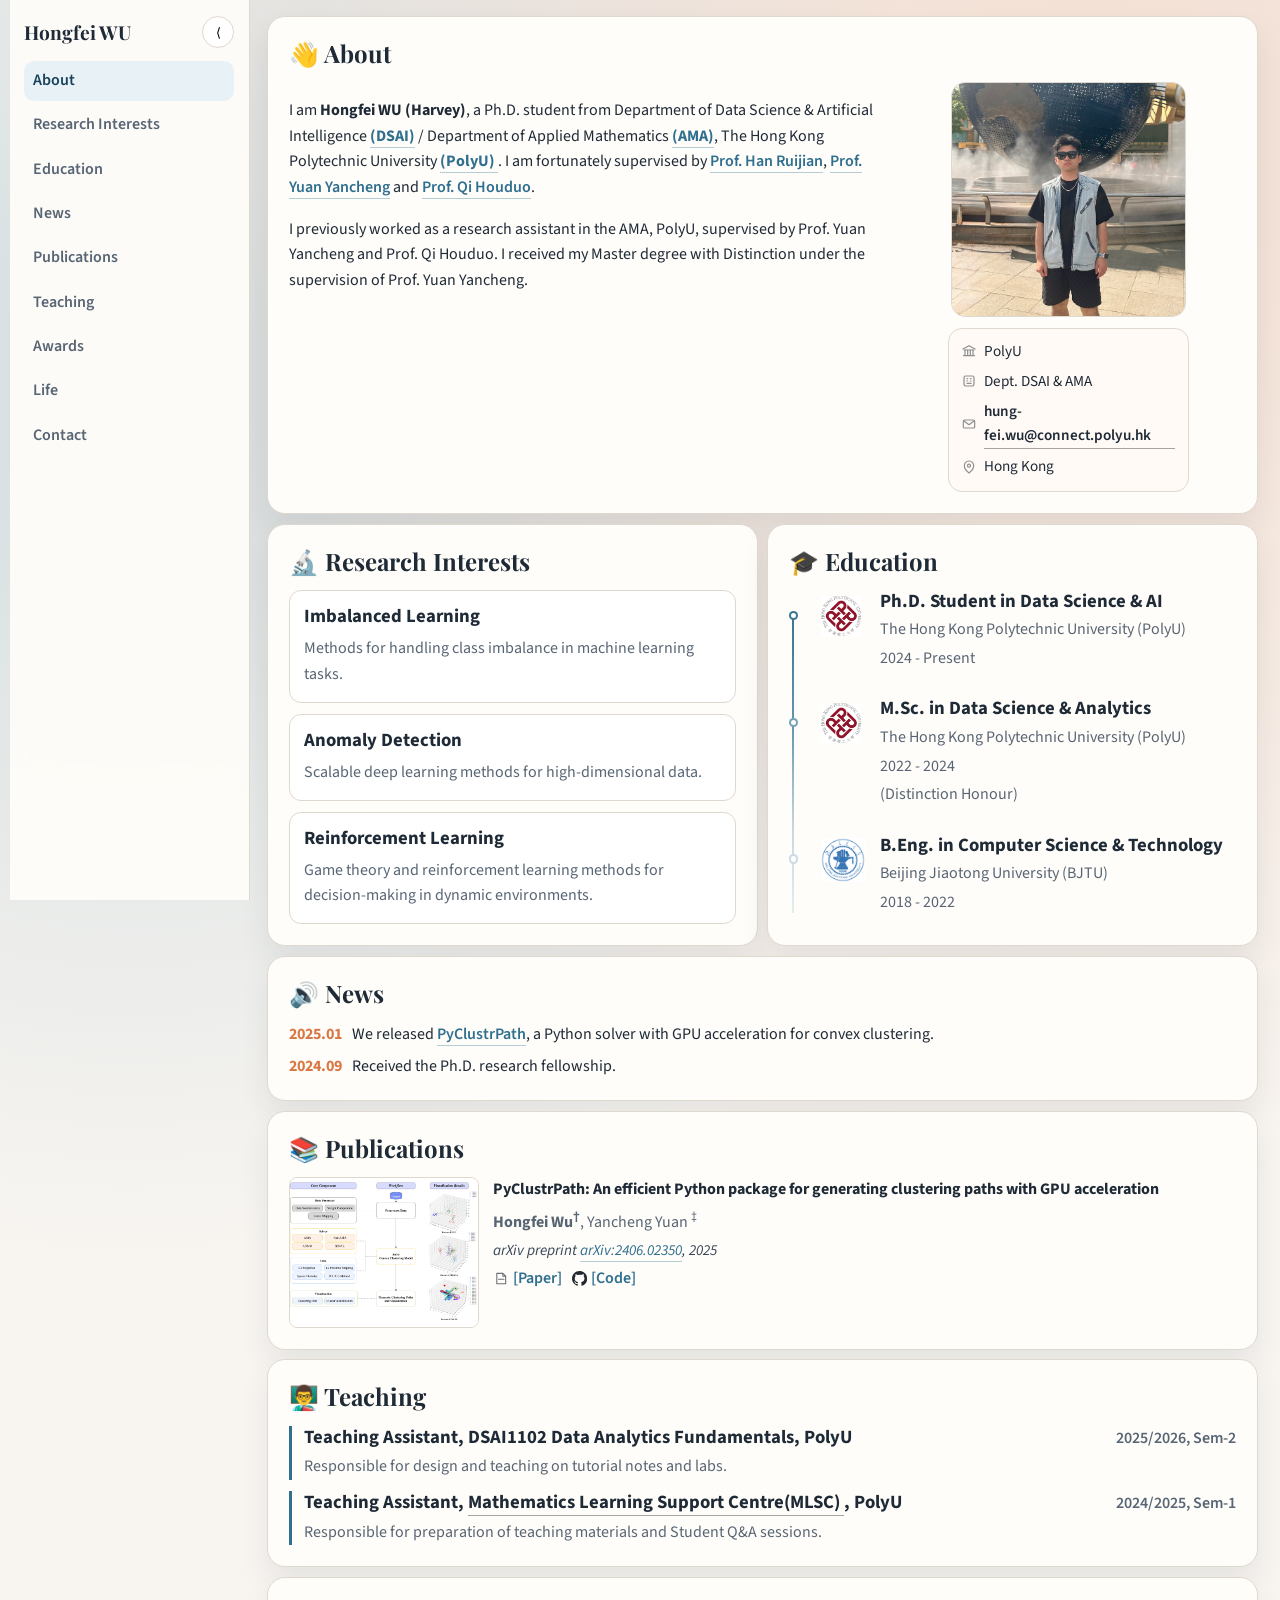
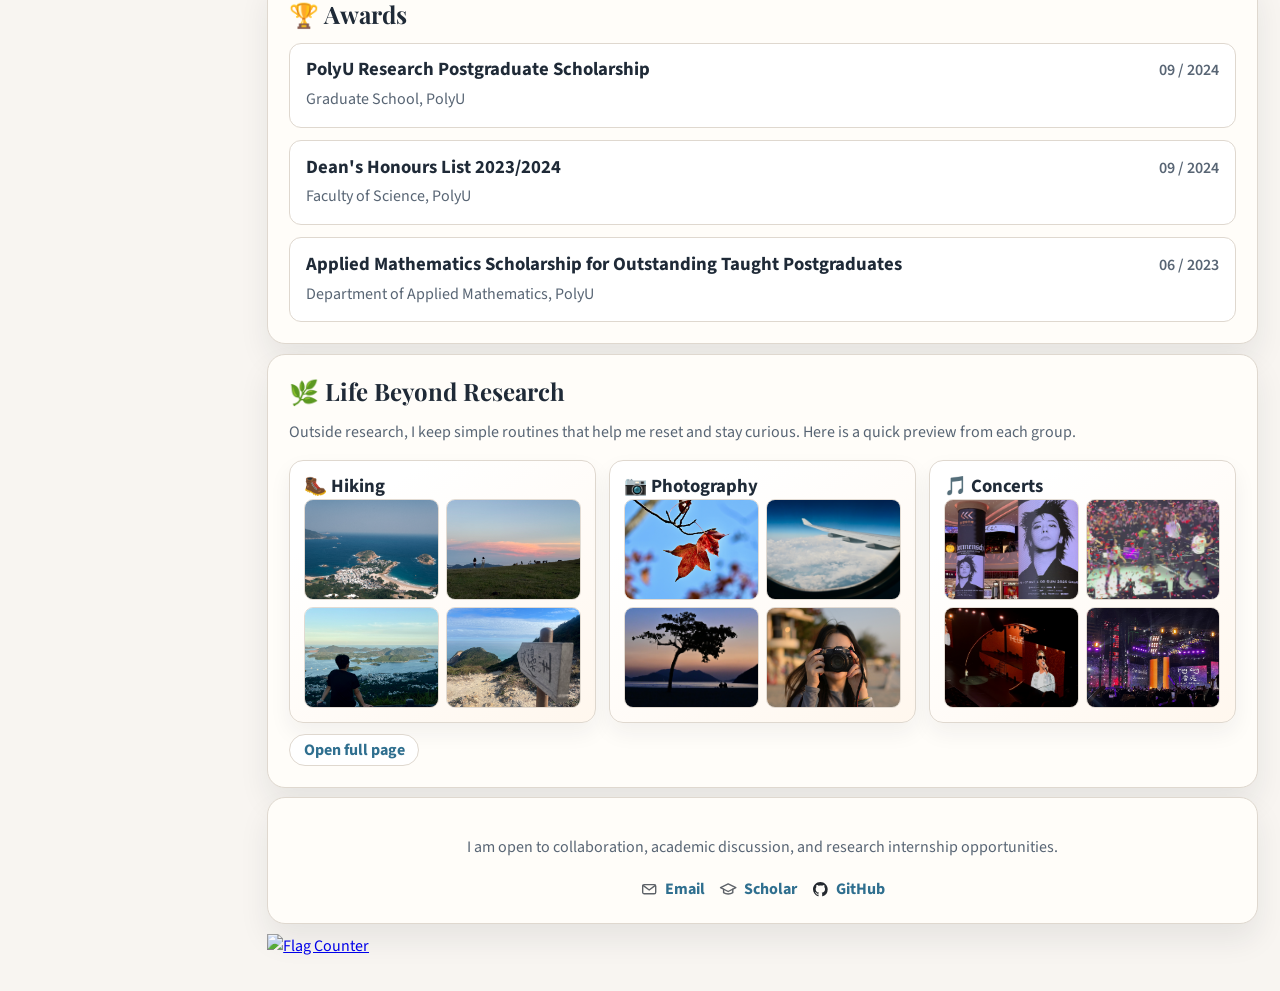
==== commit 0bf18315: "chore: commit all current changes" ====
--- a/index.html
+++ b/index.html
@@ -64,6 +64,7 @@
               <a class="prof-link" href="https://paulyuanmath.github.io" target="_blank" rel="noopener noreferrer">Prof. Yuan Yancheng</a> 
               and <a class="prof-link" href="https://www.polyu.edu.hk/ama/profile/hdqi/hdqi.html" target="_blank" rel="noopener noreferrer">Prof. Qi Houduo</a>.
             </p>
+            
             <p>
               I previously worked as a research assistant in the AMA, PolyU, supervised by Prof. Yuan Yancheng and Prof. Qi Houduo. 
               I received my Master degree with Distinction under the supervision of Prof. Yuan Yancheng.
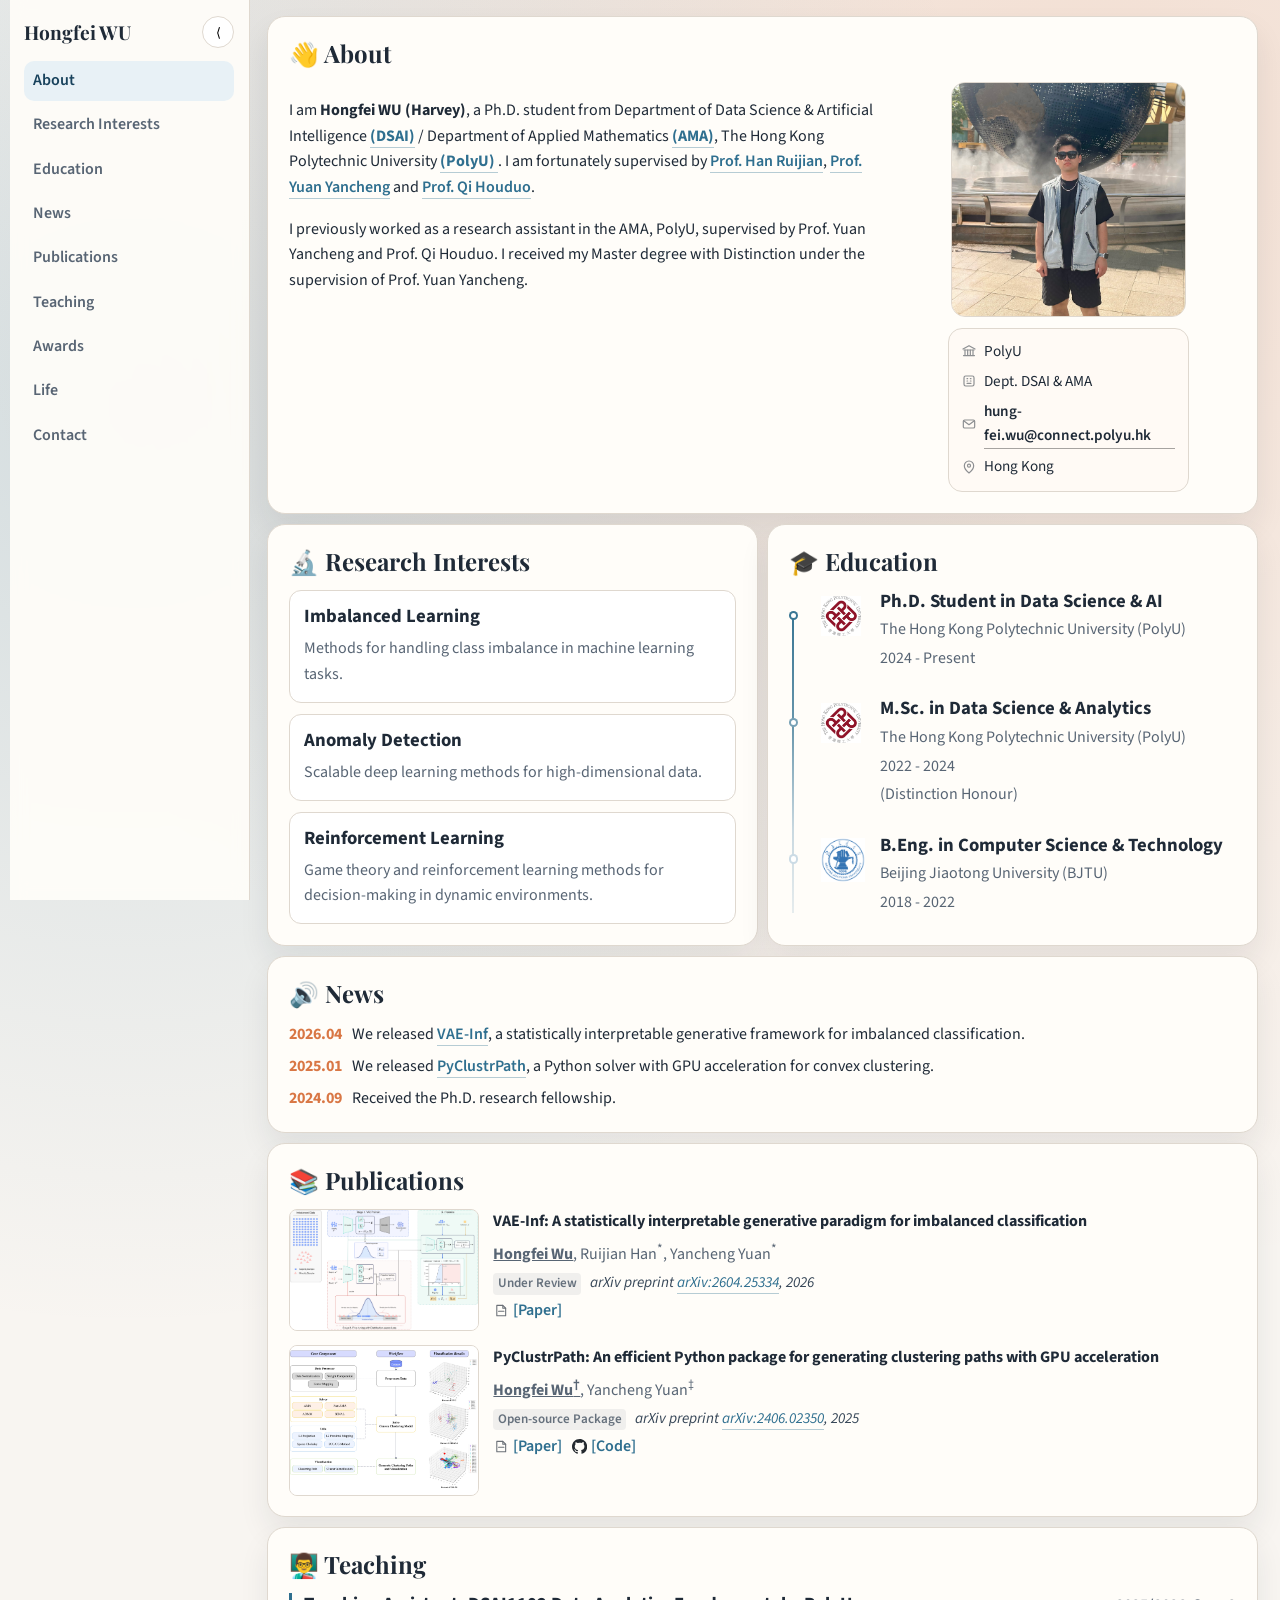
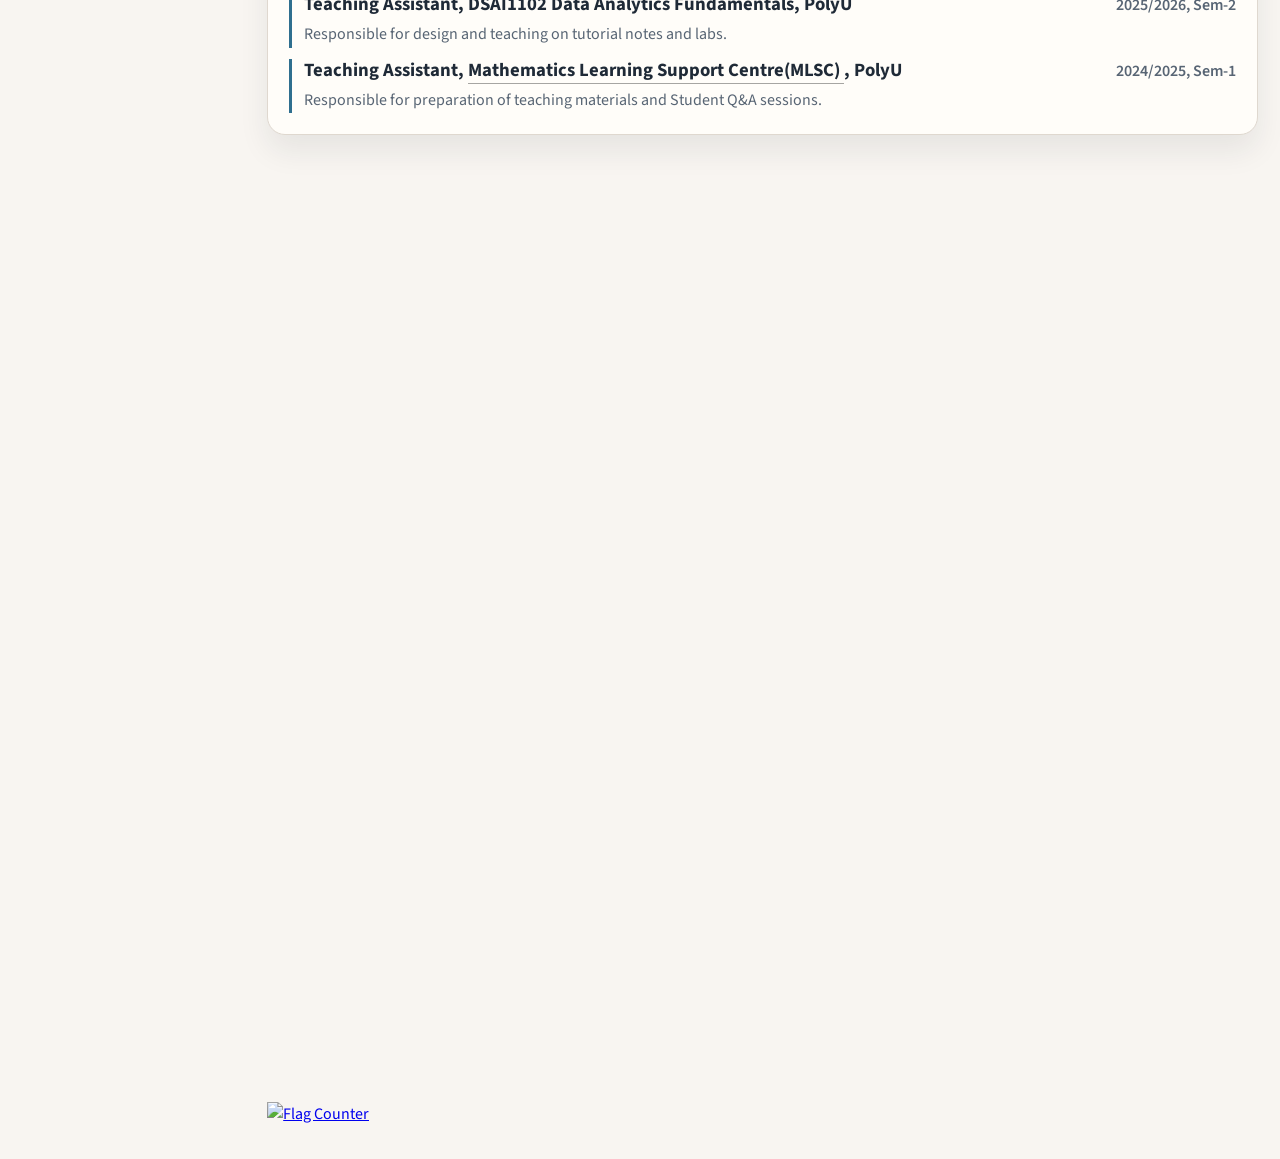
==== commit a4787cef: "Update publications page" ====
--- a/index.html
+++ b/index.html
@@ -216,6 +216,7 @@
         <ul class="news-list">
           <!-- <li><time datetime="2026-02">2026.02</time> One paper accepted to ICML 2026.</li>
           <li><time datetime="2025-11">2025.11</time> Gave a lab seminar on reliability evaluation.</li> -->
+          <li><time datetime="2026-04">2026.04</time> We released <a class="prof-link" href="#pub-vae-inf">VAE-Inf</a>, a statistically interpretable generative framework for imbalanced classification.</li>
           <li><time datetime="2025-01">2025.01</time> We released <a class="prof-link" href="#pub-pyclustrpath">PyClustrPath</a>, a Python solver with GPU acceleration for convex clustering.</li>
           <li><time datetime="2024-09">2024.09</time> Received the Ph.D. research fellowship.</li>
         </ul>
@@ -240,23 +241,64 @@
             </p>
           </li> -->
           <li>
+            <article id="pub-vae-inf" class="publication-item">
+              <a
+                class="pub-thumb-link"
+
+                target="_blank"
+                rel="noopener noreferrer"
+                aria-label="Open VAE-Inf paper page"
+              >
+                <img
+                  class="pub-thumb"
+                  src="./assets/pub/VAE-inf_framework.jpg"
+                  alt="VAE-Inf framework preview image"
+                />
+              </a>
+              <div class="pub-body">
+                <p class="pub-title">VAE-Inf: A statistically interpretable generative paradigm for imbalanced classification</p>
+                <p class="pub-meta"><u><strong>Hongfei Wu</strong></u>, Ruijian Han<sup>*</sup>, Yancheng Yuan<sup>*</sup></p>
+                <p class="pub-venue">
+                  <span class="pub-tag">Under Review</span>
+                  arXiv preprint
+                  <a href="https://arxiv.org/abs/2604.25334" target="_blank" rel="noopener noreferrer">arXiv:2604.25334</a>,
+                  2026
+                </p>
+                <p class="pub-links">
+                  <a href="https://arxiv.org/abs/2604.25334" target="_blank" rel="noopener noreferrer">
+                    <span class="pub-link-icon" aria-hidden="true">
+                      <svg viewBox="0 0 24 24" fill="none">
+                        <path d="M6 3.8h9.5L20 8.3v11.9H6z"></path>
+                        <path d="M15.5 3.8v4.5H20"></path>
+                        <path d="M8.8 13h8.4"></path>
+                      </svg>
+                    </span>
+                    <span>[Paper]</span>
+                  </a>
+                </p>
+              </div>
+            </article>
+          </li>
+          <li>
             <article id="pub-pyclustrpath" class="publication-item">
               <a
                 class="pub-thumb-link"
+
                 target="_blank"
                 rel="noopener noreferrer"
                 aria-label="Open paper page"
               >
                 <img
                   class="pub-thumb"
-                  src="./assets/paper/ConvexClusterSolver.jpg"
+                  src="./assets/pub/ConvexClusterSolver.jpg"
                   alt="Paper preview image"
                 />
               </a>
               <div class="pub-body">
                 <p class="pub-title">PyClustrPath: An efficient Python package for generating clustering paths with GPU acceleration</p>
-                <p class="pub-meta"><strong>Hongfei Wu<sup>†</sup></strong>, Yancheng Yuan <sup>‡</sup></p>
+                <p class="pub-meta"><u><strong>Hongfei Wu<sup>†</sup></strong></u>, Yancheng Yuan<sup>‡</sup></p>
                 <p class="pub-venue">
+                  <span class="pub-tag">Open-source Package</span>
                   arXiv preprint
                   <a href="https://arxiv.org/abs/2406.02350" target="_blank" rel="noopener noreferrer">arXiv:2406.02350</a>,
                   2025
--- a/styles.css
+++ b/styles.css
@@ -536,6 +536,19 @@
   font-style: italic;
 }
 
+.pub-tag {
+  display: inline-flex;
+  align-items: center;
+  margin-right: 0.35rem;
+  padding: 0.02rem 0.28rem;
+  border-radius: 4px;
+  background: rgba(69, 82, 96, 0.08);
+  color: #66717d;
+  font-size: 0.82rem;
+  font-style: normal;
+  font-weight: 600;
+}
+
 .pub-venue a {
   color: var(--primary);
   text-decoration: none;
@@ -623,6 +636,24 @@
   letter-spacing: 0.04em;
   text-transform: uppercase;
   font-size: 0.82rem;
+}
+
+.scholar-button {
+  width: fit-content;
+  display: inline-flex;
+  align-items: center;
+  gap: 0.35rem;
+  margin-top: 0.75rem;
+  color: var(--primary);
+  text-decoration: none;
+  font-weight: 700;
+}
+
+.scholar-button:hover {
+  color: #3d89af;
+  text-decoration: underline;
+  text-decoration-thickness: 1.5px;
+  text-underline-offset: 2px;
 }
 
 .publication-hero-intro {
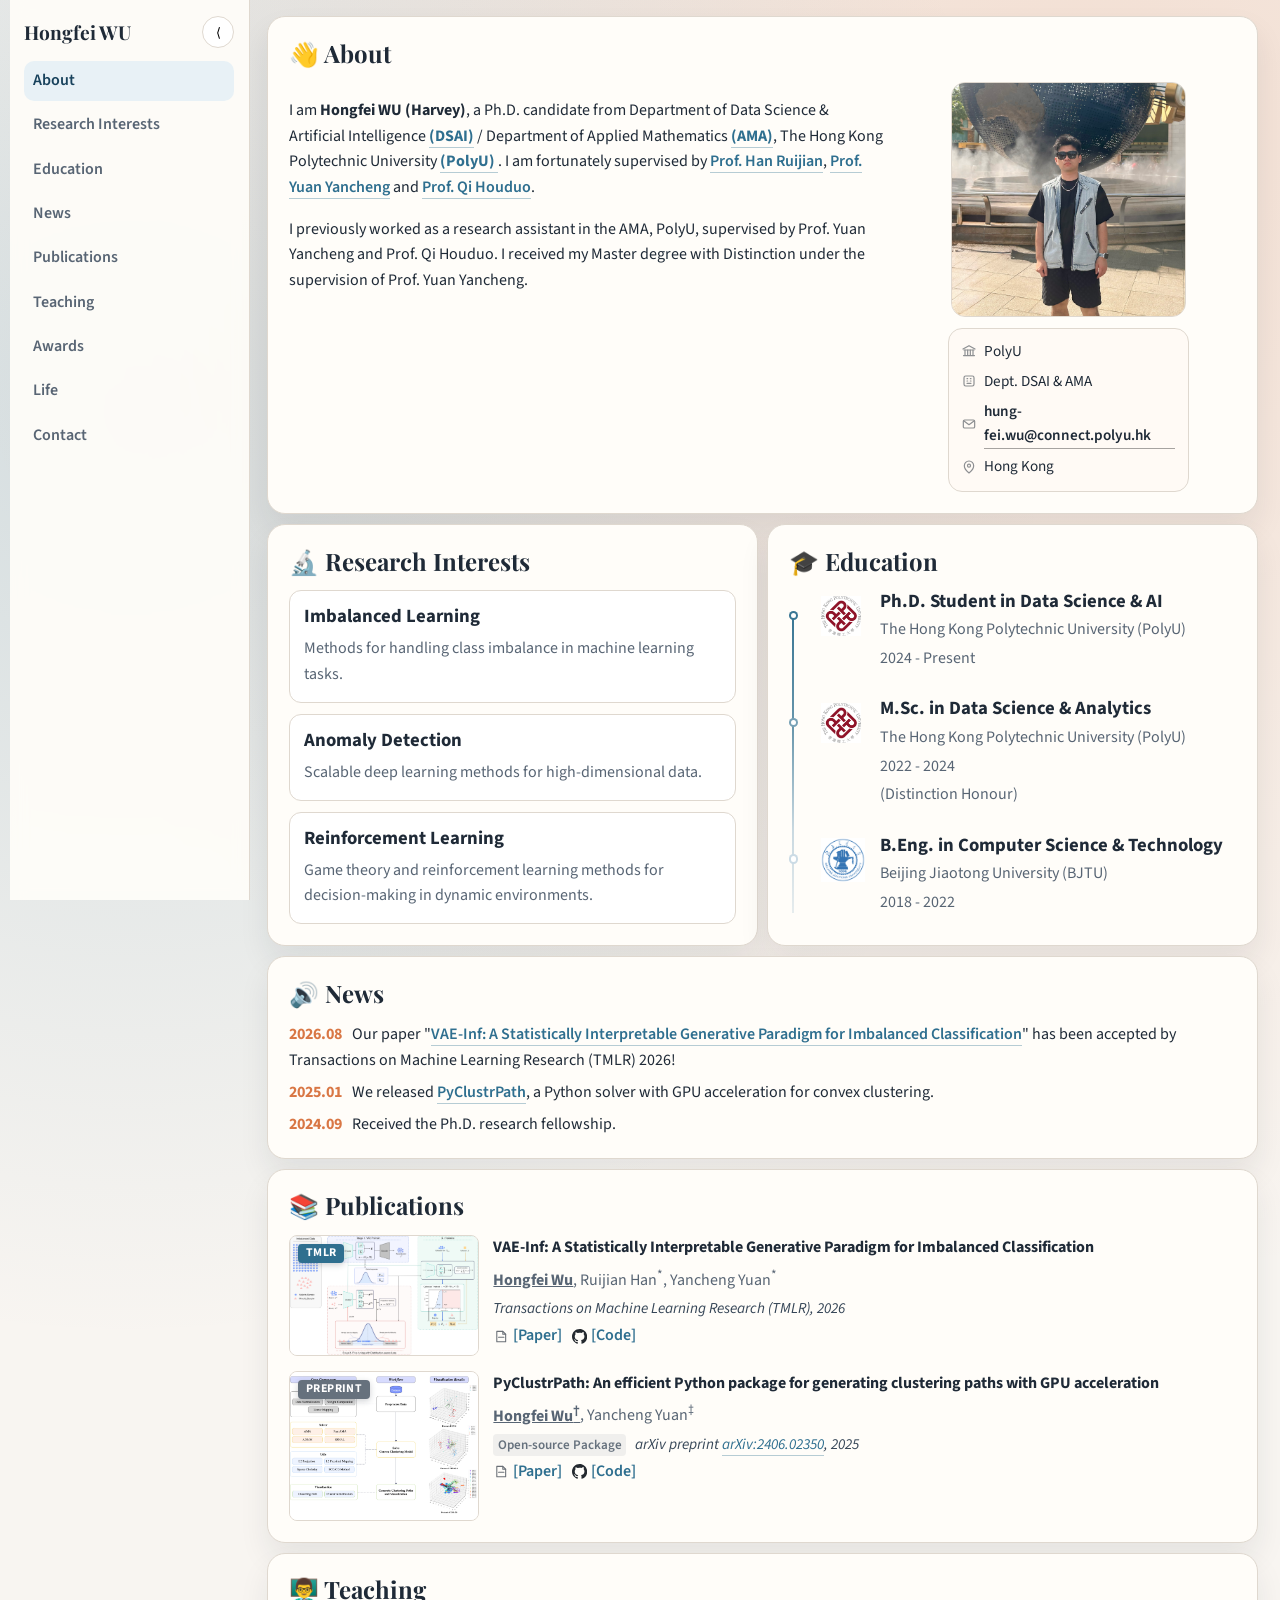
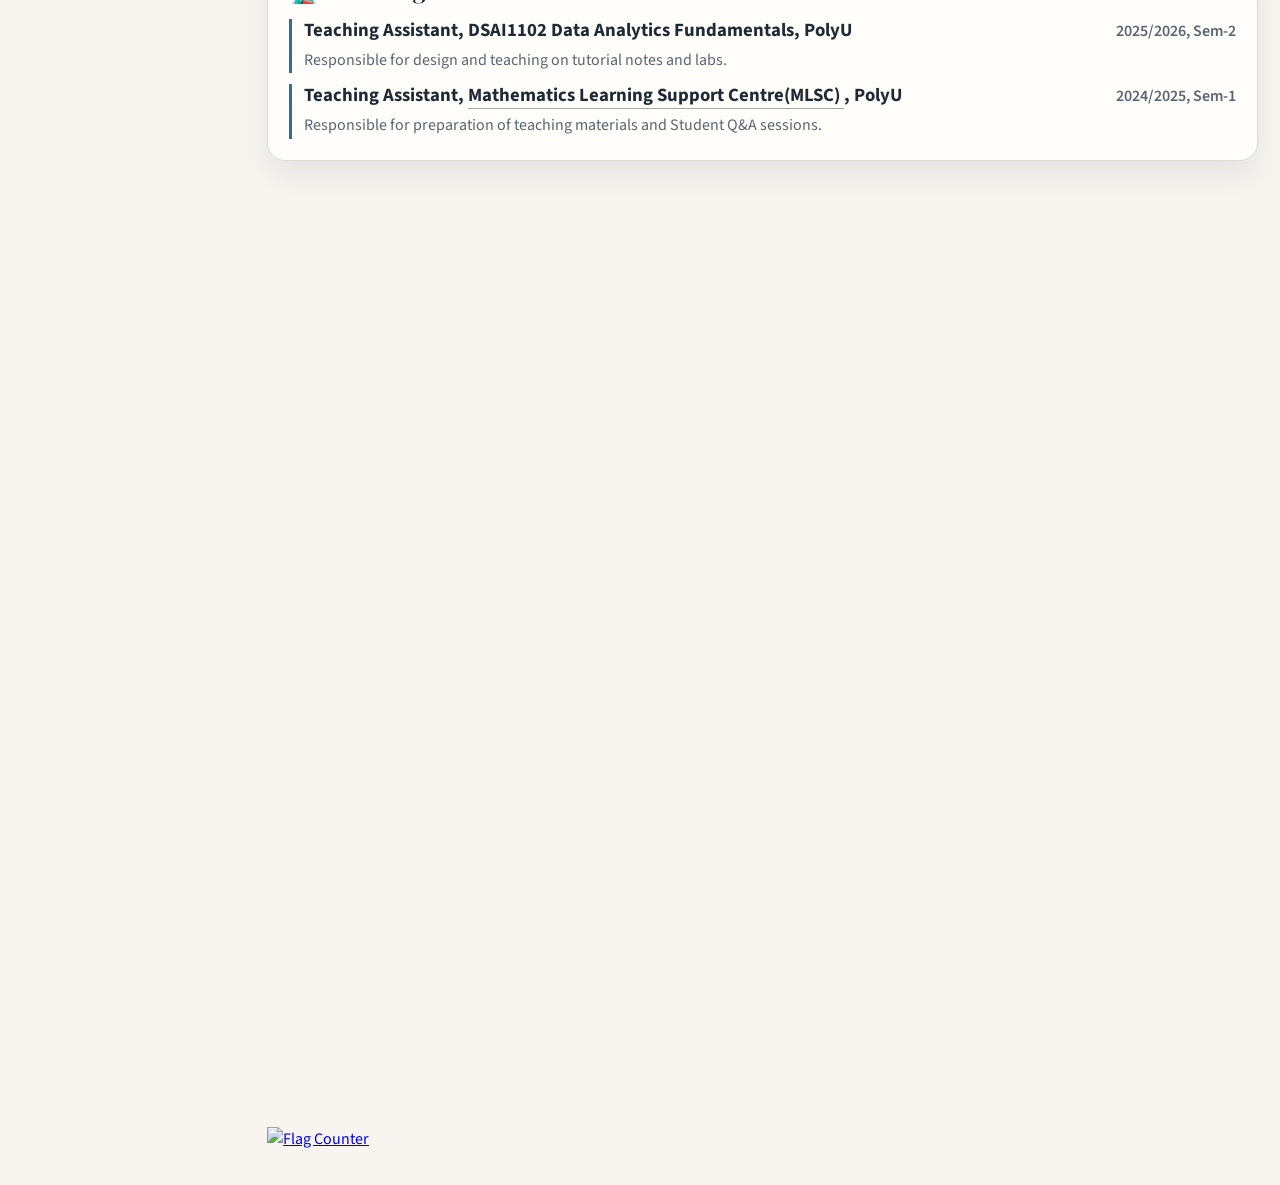
==== commit 1ec4f2ee: "Update publication links and TMLR details" ====
--- a/index.html
+++ b/index.html
@@ -45,7 +45,7 @@
         <div class="about-layout">
           <div>
             <p>
-              I am <strong>Hongfei WU (Harvey)</strong>, a Ph.D. student from
+              I am <strong>Hongfei WU (Harvey)</strong>, a Ph.D. candidate from
               <!-- <strong>The Hong Kong Polytechnic University (PolyU)</strong>. My research
               combines statistical learning and practical ML engineering,
               especially model generalization, distribution shift, and reliable
@@ -214,9 +214,8 @@
       <section id="news" class="section reveal">
         <h2>🔊 News</h2>
         <ul class="news-list">
-          <!-- <li><time datetime="2026-02">2026.02</time> One paper accepted to ICML 2026.</li>
-          <li><time datetime="2025-11">2025.11</time> Gave a lab seminar on reliability evaluation.</li> -->
-          <li><time datetime="2026-04">2026.04</time> We released <a class="prof-link" href="#pub-vae-inf">VAE-Inf</a>, a statistically interpretable generative framework for imbalanced classification.</li>
+          <li><time datetime="2026-08">2026.08</time> Our paper "<a class="prof-link" href="https://openreview.net/forum?id=XSgjCi4iCf" target="_blank" rel="noopener noreferrer">VAE-Inf: A Statistically Interpretable Generative Paradigm for Imbalanced Classification</a>" has been accepted by Transactions on Machine Learning Research (TMLR) 2026!</li>
+          <!-- <li><time datetime="2026-04">2026.04</time> We released <a class="prof-link" href="#pub-vae-inf">VAE-Inf</a>, a statistically interpretable generative framework for imbalanced classification.</li> -->
           <li><time datetime="2025-01">2025.01</time> We released <a class="prof-link" href="#pub-pyclustrpath">PyClustrPath</a>, a Python solver with GPU acceleration for convex clustering.</li>
           <li><time datetime="2024-09">2024.09</time> Received the Ph.D. research fellowship.</li>
         </ul>
@@ -242,30 +241,22 @@
           </li> -->
           <li>
             <article id="pub-vae-inf" class="publication-item">
-              <a
-                class="pub-thumb-link"
-
-                target="_blank"
-                rel="noopener noreferrer"
-                aria-label="Open VAE-Inf paper page"
-              >
+              <div class="pub-thumb-link">
+                <span class="pub-thumb-badge">TMLR</span>
                 <img
                   class="pub-thumb"
                   src="./assets/pub/VAE-inf_framework.jpg"
                   alt="VAE-Inf framework preview image"
                 />
-              </a>
+              </div>
               <div class="pub-body">
-                <p class="pub-title">VAE-Inf: A statistically interpretable generative paradigm for imbalanced classification</p>
+                <p class="pub-title"><a href="https://openreview.net/forum?id=XSgjCi4iCf" target="_blank" rel="noopener noreferrer">VAE-Inf: A Statistically Interpretable Generative Paradigm for Imbalanced Classification</a></p>
                 <p class="pub-meta"><u><strong>Hongfei Wu</strong></u>, Ruijian Han<sup>*</sup>, Yancheng Yuan<sup>*</sup></p>
                 <p class="pub-venue">
-                  <span class="pub-tag">Under Review</span>
-                  arXiv preprint
-                  <a href="https://arxiv.org/abs/2604.25334" target="_blank" rel="noopener noreferrer">arXiv:2604.25334</a>,
-                  2026
+                  Transactions on Machine Learning Research (TMLR), 2026
                 </p>
                 <p class="pub-links">
-                  <a href="https://arxiv.org/abs/2604.25334" target="_blank" rel="noopener noreferrer">
+                  <a href="https://openreview.net/forum?id=XSgjCi4iCf" target="_blank" rel="noopener noreferrer">
                     <span class="pub-link-icon" aria-hidden="true">
                       <svg viewBox="0 0 24 24" fill="none">
                         <path d="M6 3.8h9.5L20 8.3v11.9H6z"></path>
@@ -275,25 +266,28 @@
                     </span>
                     <span>[Paper]</span>
                   </a>
+                  <a href="https://github.com/harveywu68/VAE-Inf" target="_blank" rel="noopener noreferrer">
+                    <span class="pub-link-icon github-mark" aria-hidden="true">
+                      <svg viewBox="0 0 16 16">
+                        <path d="M8 0C3.58 0 0 3.58 0 8c0 3.54 2.29 6.53 5.47 7.59.4.07.55-.17.55-.38 0-.19-.01-.82-.01-1.49-2.01.37-2.53-.49-2.69-.94-.09-.23-.48-.94-.82-1.13-.28-.15-.68-.52-.01-.53.63-.01 1.08.58 1.23.82.72 1.21 1.87.87 2.33.66.07-.52.28-.87.5-1.07-1.78-.2-3.64-.89-3.64-3.95 0-.87.31-1.59.82-2.15-.08-.2-.36-1.02.08-2.12 0 0 .67-.21 2.2.82a7.65 7.65 0 0 1 2-.27c.68 0 1.36.09 2 .27 1.53-1.04 2.2-.82 2.2-.82.44 1.1.16 1.92.08 2.12.51.56.82 1.27.82 2.15 0 3.07-1.87 3.75-3.65 3.95.29.25.54.73.54 1.48 0 1.07-.01 1.93-.01 2.2 0 .21.15.46.55.38A8.013 8.013 0 0 0 16 8c0-4.42-3.58-8-8-8z"></path>
+                      </svg>
+                    </span>
+                    <span>[Code]</span>
+                  </a>
                 </p>
               </div>
             </article>
           </li>
           <li>
             <article id="pub-pyclustrpath" class="publication-item">
-              <a
-                class="pub-thumb-link"
-
-                target="_blank"
-                rel="noopener noreferrer"
-                aria-label="Open paper page"
-              >
+              <div class="pub-thumb-link">
+                <span class="pub-thumb-badge pub-thumb-badge-preprint">Preprint</span>
                 <img
                   class="pub-thumb"
                   src="./assets/pub/ConvexClusterSolver.jpg"
                   alt="Paper preview image"
                 />
-              </a>
+              </div>
               <div class="pub-body">
                 <p class="pub-title">PyClustrPath: An efficient Python package for generating clustering paths with GPU acceleration</p>
                 <p class="pub-meta"><u><strong>Hongfei Wu<sup>†</sup></strong></u>, Yancheng Yuan<sup>‡</sup></p>
--- a/styles.css
+++ b/styles.css
@@ -490,16 +490,32 @@
 }
 
 .pub-thumb-link {
+  position: relative;
   display: block;
   border-radius: 8px;
   overflow: hidden;
   border: 1px solid var(--line);
-  transition: transform 0.22s ease, box-shadow 0.22s ease;
-}
-
-.pub-thumb-link:hover {
-  transform: translateY(-3px) scale(1.03);
-  box-shadow: 0 10px 20px rgba(31, 42, 55, 0.16);
+}
+
+.pub-thumb-badge {
+  position: absolute;
+  top: 0.5rem;
+  left: 0.5rem;
+  z-index: 1;
+  padding: 0.16rem 0.48rem;
+  border-radius: 4px;
+  background: #2f6f8f;
+  color: #fff;
+  font-size: 0.74rem;
+  font-weight: 700;
+  line-height: 1.2;
+  letter-spacing: 0.04em;
+  text-transform: uppercase;
+  box-shadow: 0 2px 6px rgba(31, 42, 55, 0.22);
+}
+
+.pub-thumb-badge-preprint {
+  background: #66717d;
 }
 
 .pub-thumb {
@@ -521,6 +537,17 @@
 .pub-title {
   margin: 0;
   font-weight: 700;
+}
+
+.pub-title a {
+  color: inherit;
+  text-decoration: none;
+}
+
+.pub-title a:hover {
+  color: var(--primary);
+  text-decoration: underline;
+  text-underline-offset: 0.14em;
 }
 
 .pub-meta {
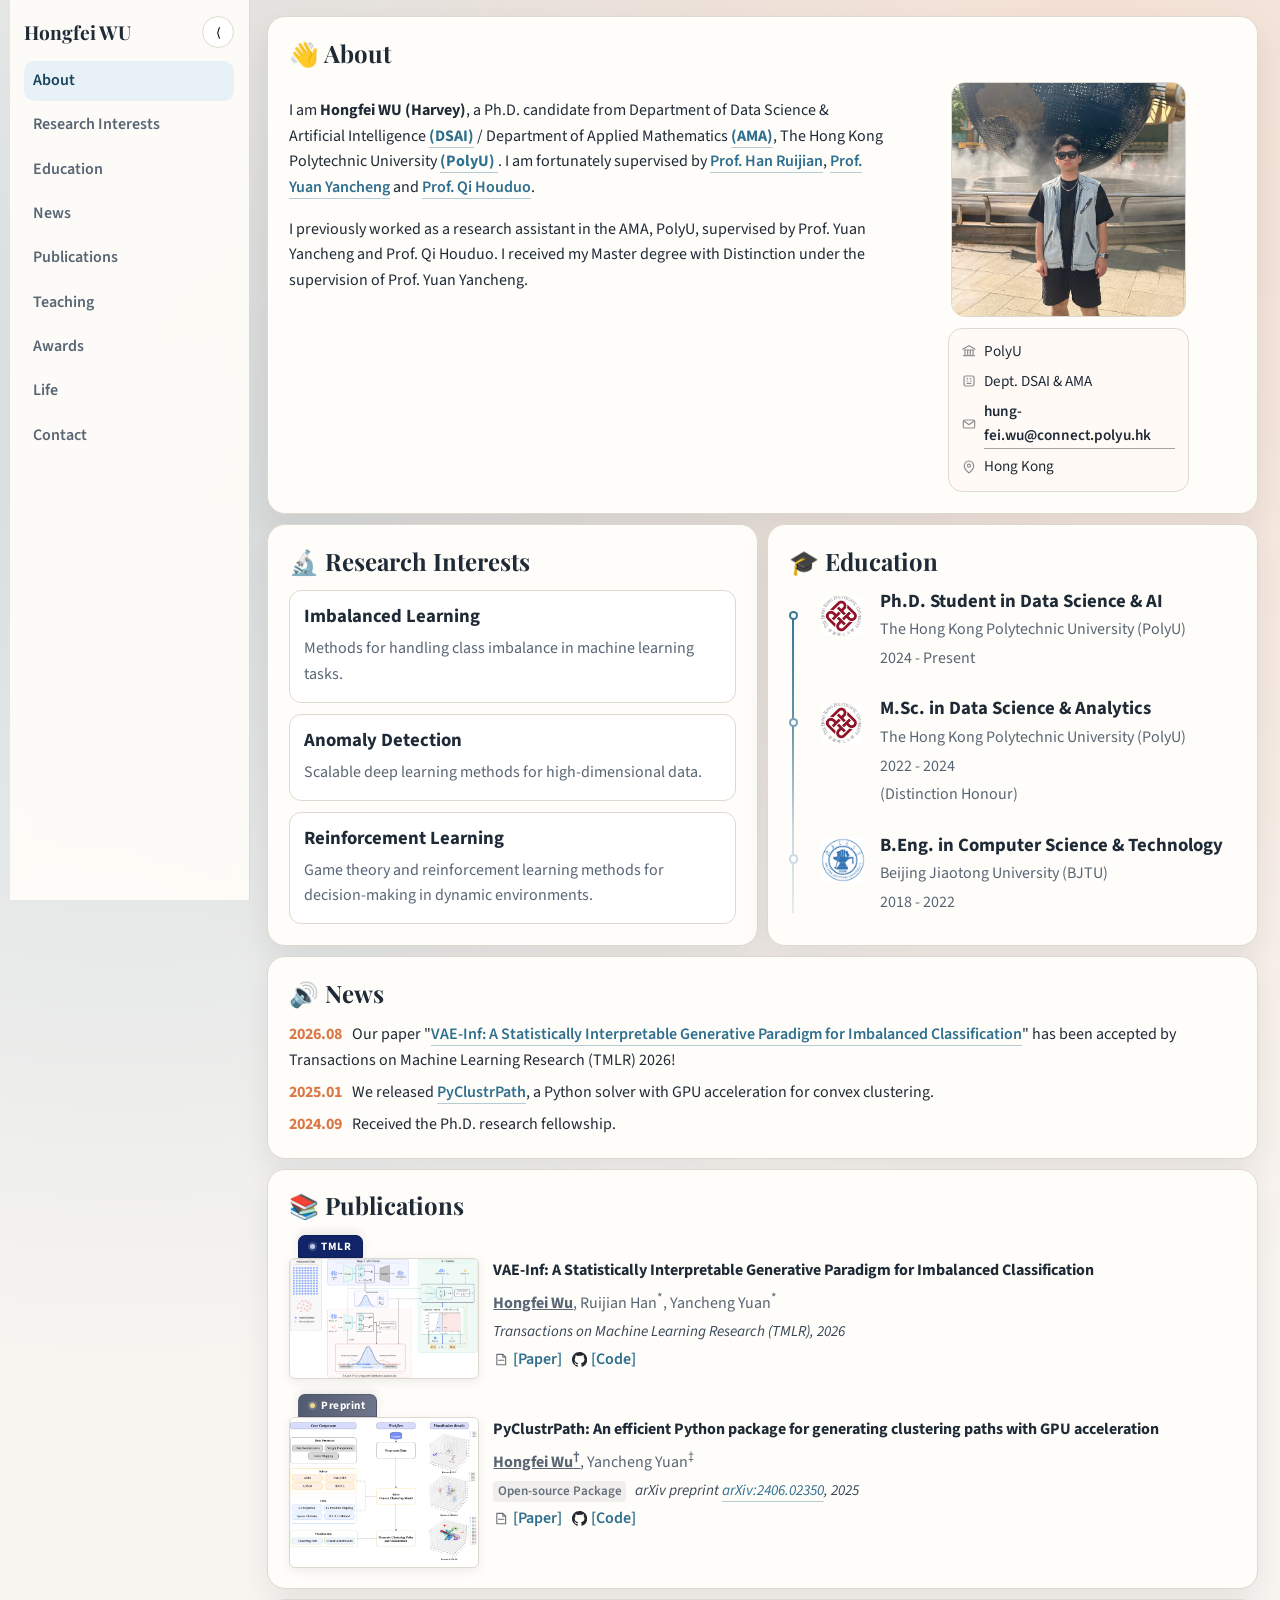
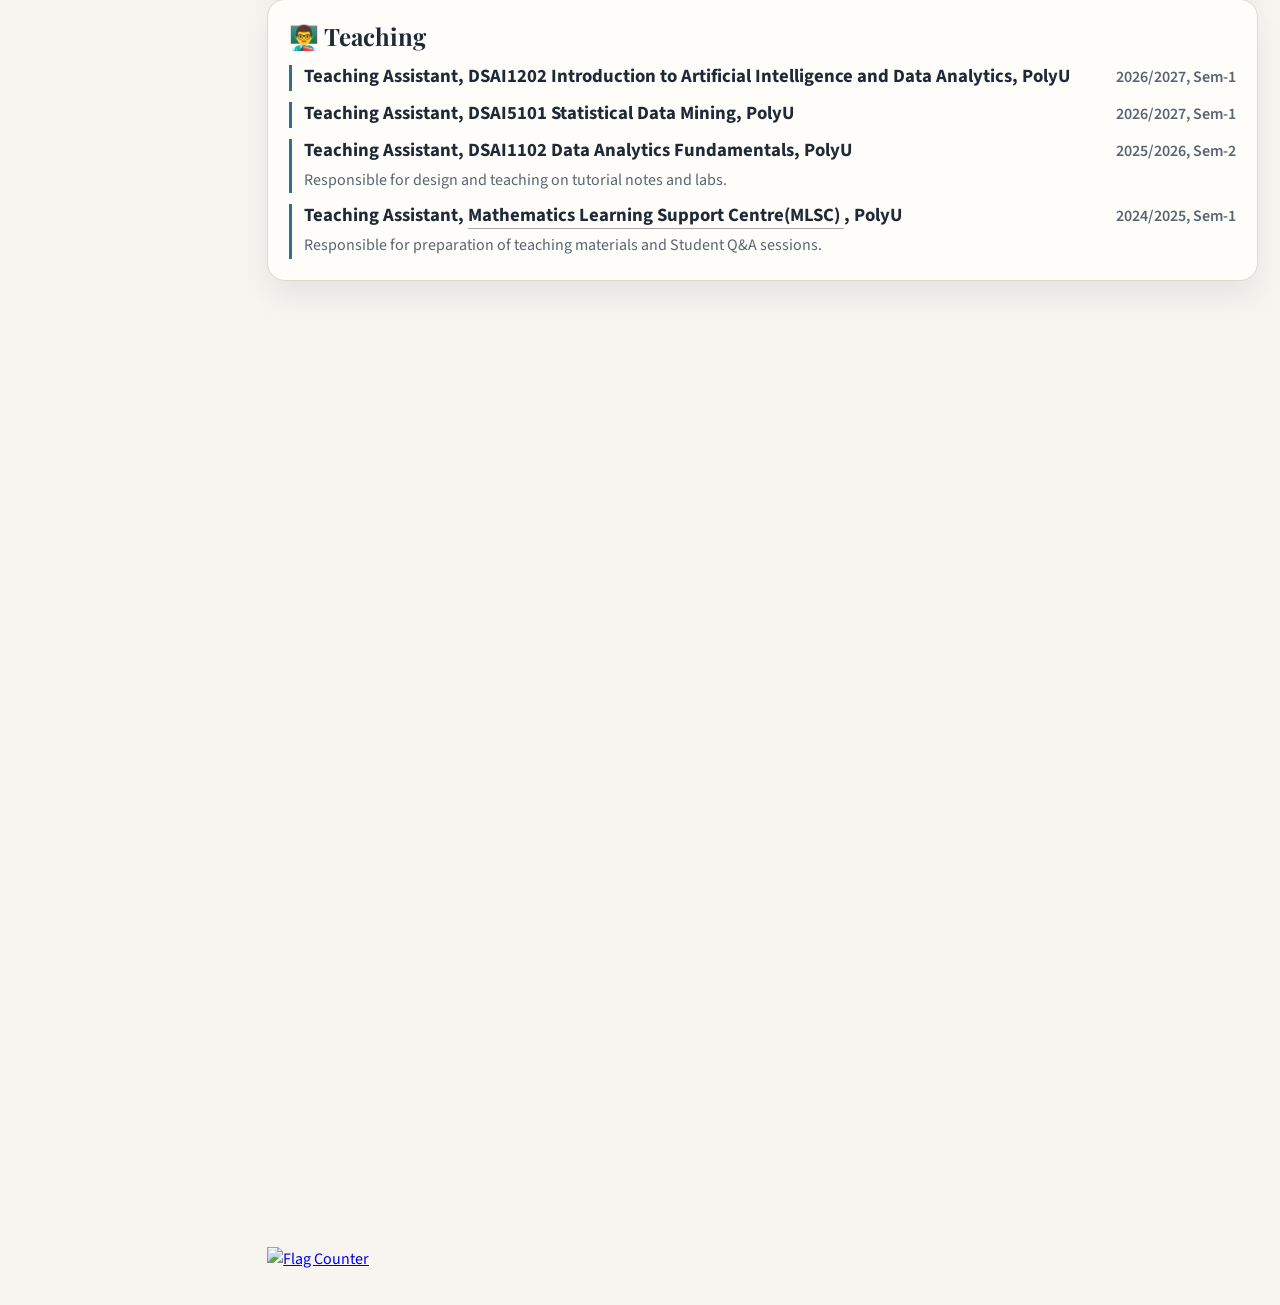
==== commit 6cbd78d4: "Add teaching courses for 2026/2027 semester 1" ====
--- a/index.html
+++ b/index.html
@@ -250,7 +250,7 @@
                 />
               </div>
               <div class="pub-body">
-                <p class="pub-title"><a href="https://openreview.net/forum?id=XSgjCi4iCf" target="_blank" rel="noopener noreferrer">VAE-Inf: A Statistically Interpretable Generative Paradigm for Imbalanced Classification</a></p>
+                <p class="pub-title">VAE-Inf: A Statistically Interpretable Generative Paradigm for Imbalanced Classification</p>
                 <p class="pub-meta"><u><strong>Hongfei Wu</strong></u>, Ruijian Han<sup>*</sup>, Yancheng Yuan<sup>*</sup></p>
                 <p class="pub-venue">
                   Transactions on Machine Learning Research (TMLR), 2026
@@ -328,6 +328,18 @@
         <div class="timeline teaching-timeline">
           <div class="timeline-item">
             <div class="teaching-head">
+              <h3>Teaching Assistant, DSAI1202 Introduction to Artificial Intelligence and Data Analytics, PolyU</h3>
+              <span class="teaching-time"> 2026/2027,  Sem-1</span>
+            </div>
+          </div>
+          <div class="timeline-item">
+            <div class="teaching-head">
+              <h3>Teaching Assistant, DSAI5101 Statistical Data Mining, PolyU</h3>
+              <span class="teaching-time"> 2026/2027,  Sem-1</span>
+            </div>
+          </div>
+          <div class="timeline-item">
+            <div class="teaching-head">
               <h3>Teaching Assistant, DSAI1102 Data Analytics Fundamentals, PolyU</h3>
               <span class="teaching-time"> 2025/2026,  Sem-2</span>
             </div>
--- a/styles.css
+++ b/styles.css
@@ -483,6 +483,7 @@
 }
 
 .publication-item {
+  --pub-label-height: 1.45rem;
   display: grid;
   grid-template-columns: clamp(140px, 20vw, 190px) minmax(0, 1fr);
   gap: 0.9rem;
@@ -490,47 +491,72 @@
 }
 
 .pub-thumb-link {
+  display: flex;
+  flex-direction: column;
+  align-items: flex-start;
+}
+
+.pub-thumb-badge {
+  --badge-start: #112467;
+  --badge-end: #112467;
+  --badge-border: #0d1d55;
+  --badge-dot: #bfcaef;
+  --badge-ring: rgba(255, 255, 255, 0.18);
   position: relative;
-  display: block;
-  border-radius: 8px;
-  overflow: hidden;
-  border: 1px solid var(--line);
-}
-
-.pub-thumb-badge {
-  position: absolute;
-  top: 0.5rem;
-  left: 0.5rem;
   z-index: 1;
-  padding: 0.16rem 0.48rem;
-  border-radius: 4px;
-  background: #2f6f8f;
+  display: inline-flex;
+  align-items: center;
+  gap: 0.38rem;
+  height: var(--pub-label-height);
+  margin: 0 0 0 0.55rem;
+  padding: 0 0.68rem;
+  border: 1px solid var(--badge-border);
+  border-bottom-width: 1px;
+  border-radius: 7px 7px 0 0;
+  background: linear-gradient(110deg, var(--badge-start), var(--badge-end));
   color: #fff;
-  font-size: 0.74rem;
+  font-size: 0.7rem;
   font-weight: 700;
-  line-height: 1.2;
-  letter-spacing: 0.04em;
-  text-transform: uppercase;
-  box-shadow: 0 2px 6px rgba(31, 42, 55, 0.22);
+  line-height: 1;
+  letter-spacing: 0.045em;
+  box-sizing: border-box;
+  text-shadow: 0 1px 1px rgba(20, 38, 50, 0.22);
+  box-shadow: 0 -3px 10px rgba(31, 42, 55, 0.1);
+}
+
+.pub-thumb-badge::before {
+  content: "";
+  width: 0.34rem;
+  height: 0.34rem;
+  flex: 0 0 auto;
+  border-radius: 50%;
+  background: var(--badge-dot);
+  box-shadow: 0 0 0 2px var(--badge-ring);
 }
 
 .pub-thumb-badge-preprint {
-  background: #66717d;
+  --badge-start: #51596f;
+  --badge-end: #70778d;
+  --badge-border: rgba(69, 75, 96, 0.46);
+  --badge-dot: #efd889;
+  --badge-ring: rgba(255, 255, 255, 0.17);
 }
 
 .pub-thumb {
   width: 100%;
   /* aspect-ratio: 16 / 10; */
   object-fit: cover;
-  border: 0;
-  border-radius: 0;
+  border: 1px solid var(--line);
+  border-radius: 6px;
   background: #fff;
   display: block;
+  box-shadow: 0 3px 10px rgba(31, 42, 55, 0.08);
 }
 
 .pub-body {
   min-width: 0;
   /* 向右移动 */
+  padding-top: var(--pub-label-height);
   padding-right: 0.25rem;
 }
 
@@ -761,6 +787,10 @@
 
   .pub-thumb-link {
     max-width: 280px;
+  }
+
+  .pub-body {
+    padding-top: 0;
   }
 }
 
